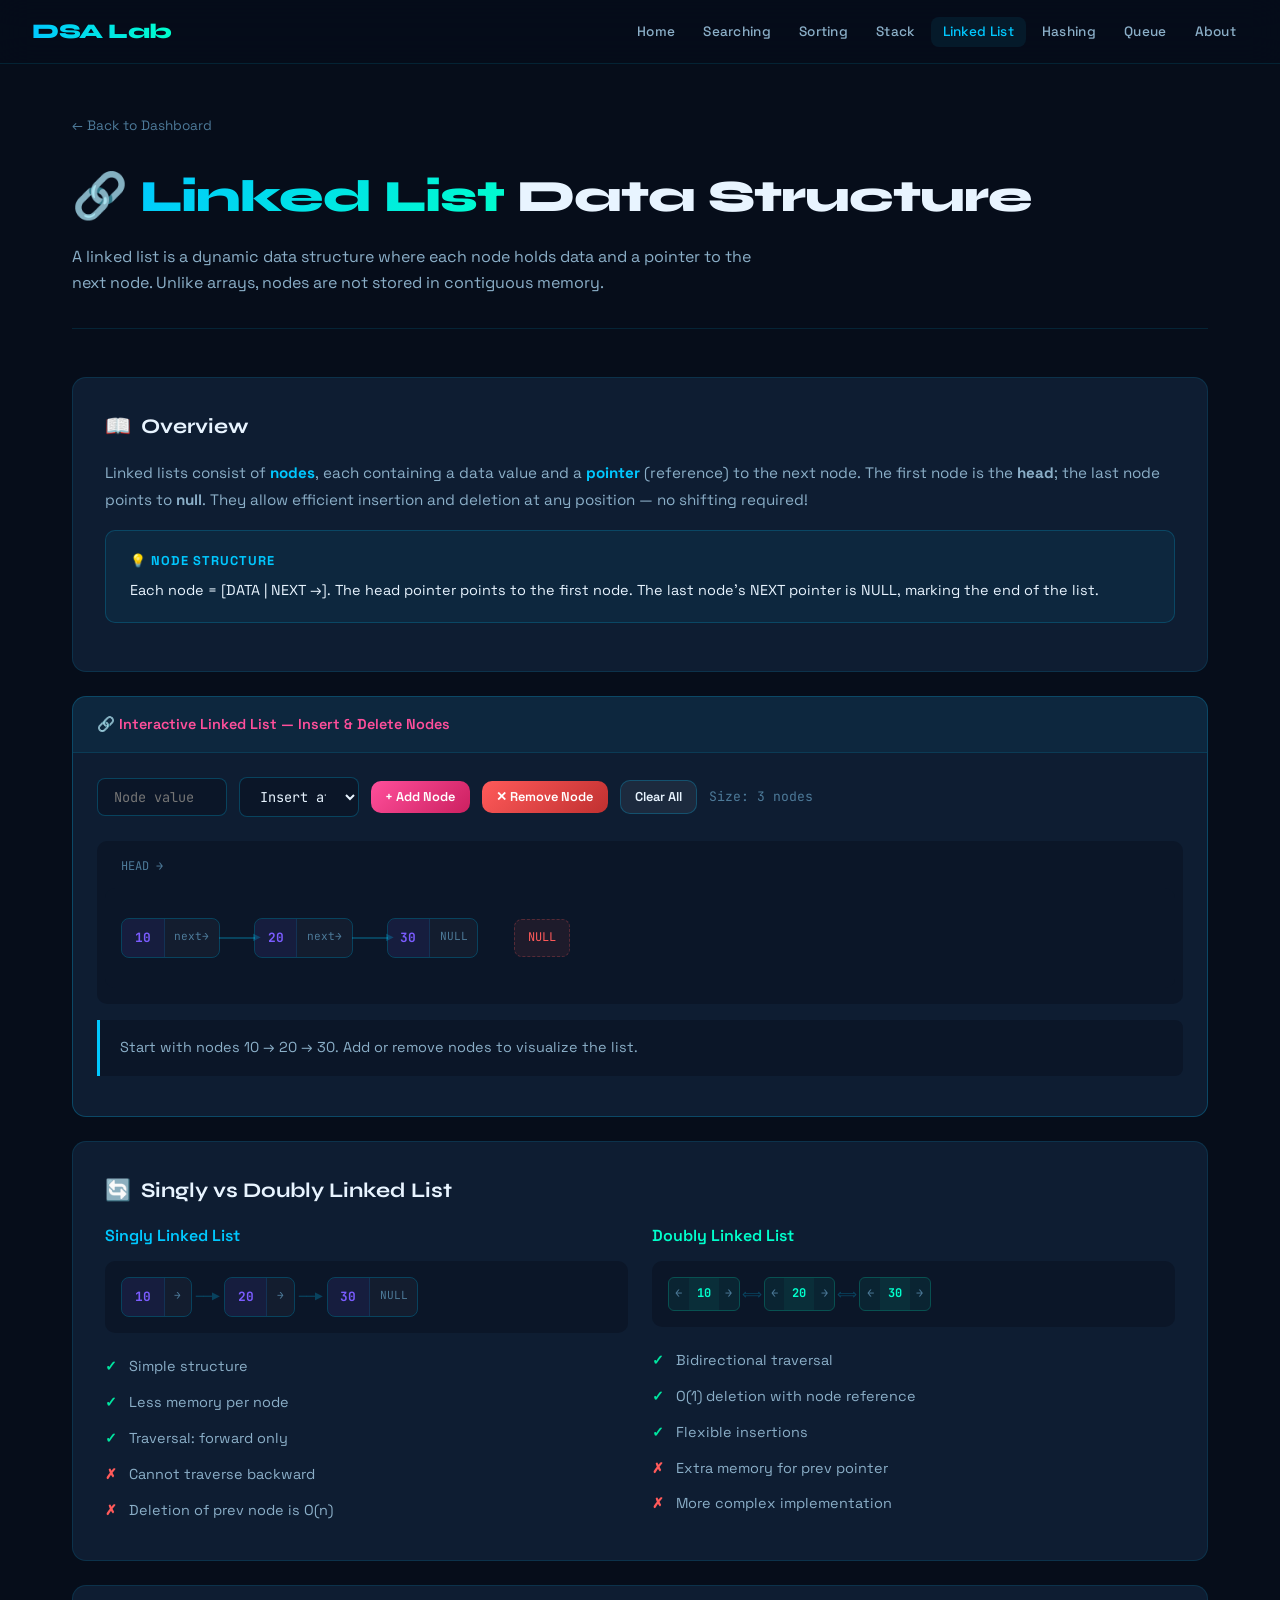
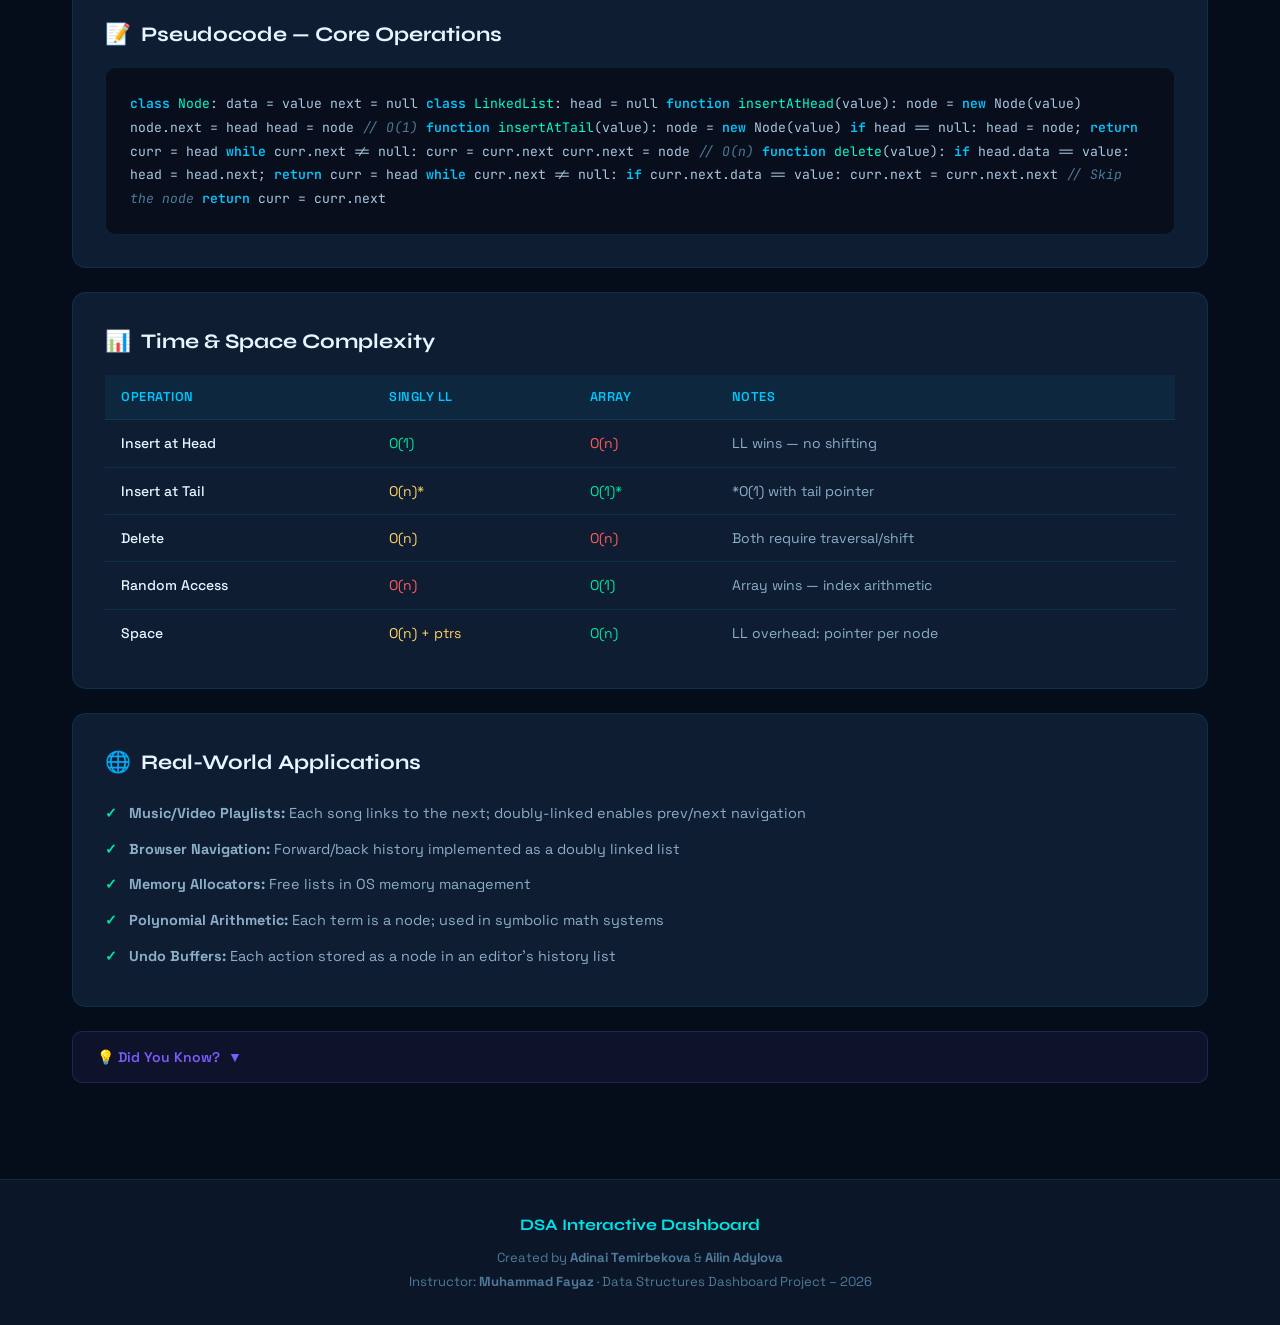
==== linkedlist.html @ bc45abd4 "first commit" ====
<!DOCTYPE html>
<html lang="en">
<head>
  <meta charset="UTF-8" />
  <meta name="viewport" content="width=device-width, initial-scale=1.0" />
  <title>Linked List · DSA Dashboard</title>
  <link rel="stylesheet" href="style.css" />
</head>
<body>

<nav>
  <a href="index.html" class="nav-logo">DSA Lab</a>
  <ul class="nav-links">
    <li><a href="index.html">Home</a></li>
    <li><a href="searching.html">Searching</a></li>
    <li><a href="sorting.html">Sorting</a></li>
    <li><a href="stack.html">Stack</a></li>
    <li><a href="linkedlist.html">Linked List</a></li>
    <li><a href="hashing.html">Hashing</a></li>
    <li><a href="queue.html">Queue</a></li>
    <li><a href="about.html">About</a></li>
  </ul>
</nav>

<main class="page-container">
  <div class="page-header">
    <a href="index.html" class="back-link">← Back to Dashboard</a>
    <h1>🔗 <span>Linked List</span> Data Structure</h1>
    <p>A linked list is a dynamic data structure where each node holds data and a pointer to the next node. Unlike arrays, nodes are not stored in contiguous memory.</p>
  </div>

  <!-- Overview -->
  <div class="content-section reveal">
    <h2><span class="icon">📖</span> Overview</h2>
    <p style="color:var(--text2);font-size:0.95rem;line-height:1.8;">
      Linked lists consist of <strong class="text-cyan">nodes</strong>, each containing a data value and a <strong class="text-cyan">pointer</strong> (reference) to the next node. The first node is the <strong>head</strong>; the last node points to <strong>null</strong>. They allow efficient insertion and deletion at any position — no shifting required!
    </p>
    <div class="concept-box mt2">
      <div class="concept-title">💡 Node Structure</div>
      Each node = [DATA | NEXT →]. The head pointer points to the first node. The last node's NEXT pointer is NULL, marking the end of the list.
    </div>
  </div>

  <!-- DEMO -->
  <div class="demo-section reveal">
    <div class="demo-header" style="color:#ff4f9b;">🔗 Interactive Linked List — Insert &amp; Delete Nodes</div>
    <div class="demo-body">
      <div class="demo-controls">
        <input type="number" id="ll-input" class="demo-input" placeholder="Node value" style="width:130px;" />
        <select id="ll-pos" class="demo-input" style="width:120px;">
          <option value="head">Insert at Head</option>
          <option value="tail">Insert at Tail</option>
        </select>
        <button id="ll-add"    class="btn btn-sm" style="background:linear-gradient(135deg,#ff4f9b,#cc2060);color:#fff;">+ Add Node</button>
        <button id="ll-remove" class="btn btn-danger btn-sm">✕ Remove Node</button>
        <button id="ll-clear"  class="btn btn-secondary btn-sm">Clear All</button>
        <span id="ll-size" style="color:var(--text3);font-size:0.82rem;font-family:var(--font-mono);">Size: 0 nodes</span>
      </div>

      <!-- Linked List Visualization -->
      <div style="background:var(--bg2);border-radius:10px;padding:1rem 0.5rem;margin-bottom:1rem;">
        <div style="font-size:0.75rem;color:var(--text3);margin-bottom:0.75rem;padding-left:1rem;font-family:var(--font-mono);">HEAD →</div>
        <div class="ll-viz" id="ll-viz" style="padding:0.75rem 1rem;"></div>
      </div>

      <div class="step-panel" id="ll-msg">Start with nodes 10 → 20 → 30. Add or remove nodes to visualize the list.</div>
    </div>
  </div>

  <!-- Singly vs Doubly -->
  <div class="content-section reveal">
    <h2><span class="icon">🔄</span> Singly vs Doubly Linked List</h2>
    <div class="two-col">
      <div>
        <p style="color:var(--cyan);font-weight:600;margin-bottom:0.75rem;">Singly Linked List</p>
        <div style="background:var(--bg2);border-radius:10px;padding:1rem;font-family:var(--font-mono);font-size:0.8rem;">
          <div style="display:flex;align-items:center;gap:0;flex-wrap:nowrap;overflow-x:auto;">
            <div class="ll-box"><span class="ll-data">10</span><span class="ll-next">→</span></div>
            <div style="color:var(--border2);margin:0 4px;">──▶</div>
            <div class="ll-box"><span class="ll-data">20</span><span class="ll-next">→</span></div>
            <div style="color:var(--border2);margin:0 4px;">──▶</div>
            <div class="ll-box"><span class="ll-data">30</span><span class="ll-next">NULL</span></div>
          </div>
        </div>
        <ul class="adv-list pros mt2">
          <li>Simple structure</li>
          <li>Less memory per node</li>
          <li>Traversal: forward only</li>
        </ul>
        <ul class="adv-list cons">
          <li>Cannot traverse backward</li>
          <li>Deletion of prev node is O(n)</li>
        </ul>
      </div>
      <div>
        <p style="color:var(--teal);font-weight:600;margin-bottom:0.75rem;">Doubly Linked List</p>
        <div style="background:var(--bg2);border-radius:10px;padding:1rem;font-family:var(--font-mono);font-size:0.75rem;">
          <div style="display:flex;align-items:center;gap:2px;flex-wrap:nowrap;overflow-x:auto;">
            <div style="border:1px solid rgba(0,255,204,0.25);border-radius:6px;overflow:hidden;display:flex;">
              <span style="padding:0.4rem 0.4rem;background:rgba(0,255,204,0.06);color:var(--text3);">←</span>
              <span style="padding:0.4rem 0.5rem;background:rgba(0,255,204,0.1);color:var(--teal);font-weight:700;">10</span>
              <span style="padding:0.4rem 0.4rem;background:rgba(0,255,204,0.06);color:var(--text3);">→</span>
            </div>
            <span style="color:var(--border2);font-size:0.9rem;">⟺</span>
            <div style="border:1px solid rgba(0,255,204,0.25);border-radius:6px;overflow:hidden;display:flex;">
              <span style="padding:0.4rem 0.4rem;background:rgba(0,255,204,0.06);color:var(--text3);">←</span>
              <span style="padding:0.4rem 0.5rem;background:rgba(0,255,204,0.1);color:var(--teal);font-weight:700;">20</span>
              <span style="padding:0.4rem 0.4rem;background:rgba(0,255,204,0.06);color:var(--text3);">→</span>
            </div>
            <span style="color:var(--border2);font-size:0.9rem;">⟺</span>
            <div style="border:1px solid rgba(0,255,204,0.25);border-radius:6px;overflow:hidden;display:flex;">
              <span style="padding:0.4rem 0.4rem;background:rgba(0,255,204,0.06);color:var(--text3);">←</span>
              <span style="padding:0.4rem 0.5rem;background:rgba(0,255,204,0.1);color:var(--teal);font-weight:700;">30</span>
              <span style="padding:0.4rem 0.4rem;background:rgba(0,255,204,0.06);color:var(--text3);">→</span>
            </div>
          </div>
        </div>
        <ul class="adv-list pros mt2">
          <li>Bidirectional traversal</li>
          <li>O(1) deletion with node reference</li>
          <li>Flexible insertions</li>
        </ul>
        <ul class="adv-list cons">
          <li>Extra memory for prev pointer</li>
          <li>More complex implementation</li>
        </ul>
      </div>
    </div>
  </div>

  <!-- Pseudocode -->
  <div class="content-section reveal">
    <h2><span class="icon">📝</span> Pseudocode — Core Operations</h2>
    <div class="pseudocode">
<span class="kw">class</span> <span class="fn">Node</span>:
  data  = value
  next  = null

<span class="kw">class</span> <span class="fn">LinkedList</span>:
  head = null

  <span class="kw">function</span> <span class="fn">insertAtHead</span>(value):
    node = <span class="kw">new</span> Node(value)
    node.next = head
    head = node              <span class="cm">// O(1)</span>

  <span class="kw">function</span> <span class="fn">insertAtTail</span>(value):
    node = <span class="kw">new</span> Node(value)
    <span class="kw">if</span> head == null: head = node; <span class="kw">return</span>
    curr = head
    <span class="kw">while</span> curr.next != null:
      curr = curr.next
    curr.next = node         <span class="cm">// O(n)</span>

  <span class="kw">function</span> <span class="fn">delete</span>(value):
    <span class="kw">if</span> head.data == value: head = head.next; <span class="kw">return</span>
    curr = head
    <span class="kw">while</span> curr.next != null:
      <span class="kw">if</span> curr.next.data == value:
        curr.next = curr.next.next <span class="cm">// Skip the node</span>
        <span class="kw">return</span>
      curr = curr.next
    </div>
  </div>

  <!-- Complexity -->
  <div class="content-section reveal">
    <h2><span class="icon">📊</span> Time &amp; Space Complexity</h2>
    <table class="complexity-table">
      <thead><tr><th>Operation</th><th>Singly LL</th><th>Array</th><th>Notes</th></tr></thead>
      <tbody>
        <tr><td>Insert at Head</td><td class="good">O(1)</td><td class="bad">O(n)</td><td>LL wins — no shifting</td></tr>
        <tr><td>Insert at Tail</td><td class="mid">O(n)*</td><td class="good">O(1)*</td><td>*O(1) with tail pointer</td></tr>
        <tr><td>Delete</td><td class="mid">O(n)</td><td class="bad">O(n)</td><td>Both require traversal/shift</td></tr>
        <tr><td>Random Access</td><td class="bad">O(n)</td><td class="good">O(1)</td><td>Array wins — index arithmetic</td></tr>
        <tr><td>Space</td><td class="mid">O(n) + ptrs</td><td class="good">O(n)</td><td>LL overhead: pointer per node</td></tr>
      </tbody>
    </table>
  </div>

  <!-- Applications -->
  <div class="content-section reveal">
    <h2><span class="icon">🌐</span> Real-World Applications</h2>
    <ul class="adv-list pros" style="color:var(--text2);">
      <li><strong>Music/Video Playlists:</strong> Each song links to the next; doubly-linked enables prev/next navigation</li>
      <li><strong>Browser Navigation:</strong> Forward/back history implemented as a doubly linked list</li>
      <li><strong>Memory Allocators:</strong> Free lists in OS memory management</li>
      <li><strong>Polynomial Arithmetic:</strong> Each term is a node; used in symbolic math systems</li>
      <li><strong>Undo Buffers:</strong> Each action stored as a node in an editor's history list</li>
    </ul>
  </div>

  <div class="did-you-know reveal">
    <button class="dyk-toggle">💡 Did You Know? <span class="dyk-arrow">▼</span></button>
    <div class="dyk-content">
      The Linked List was invented by Allen Newell, Cliff Shaw, and Herbert Simon around 1955–1956 as part of their IPL (Information Processing Language) for AI research. The concept was radical at the time — using memory addresses as pointers was a new idea. Their work eventually contributed to Simon and Newell winning the Turing Award in 1975.
    </div>
  </div>
</main>

<footer>
  <div class="footer-inner">
    <div class="footer-title">DSA Interactive Dashboard</div>
    <p>Created by <strong>Adinai Temirbekova</strong> &amp; <strong>Ailin Adylova</strong><br>
    Instructor: <strong>Muhammad Fayaz</strong> · Data Structures Dashboard Project – 2026</p>
  </div>
</footer>

<script src="script.js"></script>
</body>
</html>
---- style.css ----
/* ============================================================
   DSA Interactive Dashboard — style.css
   Authors: Adinai Temirbekova & Ailin Adylova
   ============================================================ */

@import url('https://fonts.googleapis.com/css2?family=Space+Grotesk:wght@300;400;500;600;700&family=JetBrains+Mono:wght@400;600&family=Syne:wght@700;800&display=swap');

/* ── CSS Variables ── */
:root {
  --bg:        #060d1a;
  --bg2:       #0b1628;
  --bg3:       #0f1e35;
  --card:      #0e1d32;
  --card2:     #122040;
  --border:    rgba(0,200,255,0.12);
  --border2:   rgba(0,200,255,0.25);
  --cyan:      #00c8ff;
  --cyan2:     #00e5ff;
  --teal:      #00ffcc;
  --purple:    #7b5cff;
  --pink:      #ff4f9b;
  --text:      #e8f4ff;
  --text2:     #8bafc8;
  --text3:     #4d7a99;
  --green:     #00e5a0;
  --yellow:    #ffd166;
  --red:       #ff5a5a;
  --orange:    #ff8c42;
  --radius:    14px;
  --shadow:    0 8px 40px rgba(0,0,0,0.5);
  --shadow2:   0 2px 16px rgba(0,200,255,0.15);
  --transition: all 0.3s cubic-bezier(0.4,0,0.2,1);
  --font-main: 'Space Grotesk', sans-serif;
  --font-display: 'Syne', sans-serif;
  --font-mono: 'JetBrains Mono', monospace;
}

/* ── Reset & Base ── */
*, *::before, *::after { box-sizing: border-box; margin: 0; padding: 0; }

html { scroll-behavior: smooth; }

body {
  font-family: var(--font-main);
  background: var(--bg);
  color: var(--text);
  min-height: 100vh;
  line-height: 1.6;
  overflow-x: hidden;
}

/* ── Scrollbar ── */
::-webkit-scrollbar { width: 6px; }
::-webkit-scrollbar-track { background: var(--bg2); }
::-webkit-scrollbar-thumb { background: var(--cyan); border-radius: 3px; }

/* ── Navigation ── */
nav {
  position: sticky;
  top: 0;
  z-index: 100;
  background: rgba(6,13,26,0.92);
  backdrop-filter: blur(16px);
  border-bottom: 1px solid var(--border);
  padding: 0 2rem;
  display: flex;
  align-items: center;
  justify-content: space-between;
  height: 64px;
}

.nav-logo {
  font-family: var(--font-display);
  font-size: 1.3rem;
  font-weight: 800;
  background: linear-gradient(90deg, var(--cyan), var(--teal));
  -webkit-background-clip: text;
  -webkit-text-fill-color: transparent;
  text-decoration: none;
  letter-spacing: -0.5px;
}

.nav-links {
  display: flex;
  gap: 0.25rem;
  list-style: none;
  flex-wrap: wrap;
}

.nav-links a {
  color: var(--text2);
  text-decoration: none;
  font-size: 0.85rem;
  font-weight: 500;
  padding: 0.4rem 0.75rem;
  border-radius: 8px;
  transition: var(--transition);
  letter-spacing: 0.3px;
}

.nav-links a:hover, .nav-links a.active {
  color: var(--cyan);
  background: rgba(0,200,255,0.08);
}

/* ── Hero ── */
.hero {
  position: relative;
  min-height: 520px;
  display: flex;
  flex-direction: column;
  align-items: center;
  justify-content: center;
  text-align: center;
  padding: 5rem 2rem 4rem;
  overflow: hidden;
}

.hero::before {
  content: '';
  position: absolute;
  inset: 0;
  background: radial-gradient(ellipse 80% 60% at 50% 0%, rgba(0,200,255,0.12) 0%, transparent 70%),
              radial-gradient(ellipse 40% 40% at 80% 80%, rgba(123,92,255,0.08) 0%, transparent 60%);
  pointer-events: none;
}

.hero-grid {
  position: absolute;
  inset: 0;
  background-image:
    linear-gradient(rgba(0,200,255,0.04) 1px, transparent 1px),
    linear-gradient(90deg, rgba(0,200,255,0.04) 1px, transparent 1px);
  background-size: 60px 60px;
  pointer-events: none;
}

.hero-badge {
  display: inline-flex;
  align-items: center;
  gap: 0.5rem;
  background: rgba(0,200,255,0.1);
  border: 1px solid rgba(0,200,255,0.25);
  color: var(--cyan);
  padding: 0.35rem 1rem;
  border-radius: 100px;
  font-size: 0.8rem;
  font-weight: 600;
  letter-spacing: 1px;
  text-transform: uppercase;
  margin-bottom: 1.5rem;
  animation: fadeInDown 0.6s ease both;
}

.hero h1 {
  font-family: var(--font-display);
  font-size: clamp(2.2rem, 5vw, 4rem);
  font-weight: 800;
  line-height: 1.1;
  letter-spacing: -1px;
  margin-bottom: 1.25rem;
  animation: fadeInUp 0.7s ease 0.1s both;
}

.hero h1 span {
  background: linear-gradient(135deg, var(--cyan), var(--teal));
  -webkit-background-clip: text;
  -webkit-text-fill-color: transparent;
}

.hero p {
  color: var(--text2);
  font-size: 1.1rem;
  max-width: 600px;
  margin-bottom: 2rem;
  animation: fadeInUp 0.7s ease 0.2s both;
}

.hero-authors {
  display: flex;
  gap: 1rem;
  justify-content: center;
  flex-wrap: wrap;
  animation: fadeInUp 0.7s ease 0.3s both;
}

.author-chip {
  background: rgba(255,255,255,0.05);
  border: 1px solid var(--border2);
  padding: 0.5rem 1.2rem;
  border-radius: 100px;
  font-size: 0.85rem;
  font-weight: 500;
}

.author-chip span { color: var(--cyan); }

/* ── Dashboard Grid ── */
.dashboard {
  padding: 3rem 2rem 5rem;
  max-width: 1300px;
  margin: 0 auto;
}

.section-label {
  font-size: 0.75rem;
  font-weight: 700;
  letter-spacing: 2px;
  text-transform: uppercase;
  color: var(--text3);
  margin-bottom: 1.5rem;
  display: flex;
  align-items: center;
  gap: 0.75rem;
}

.section-label::after {
  content: '';
  flex: 1;
  height: 1px;
  background: var(--border);
}

.cards-grid {
  display: grid;
  grid-template-columns: repeat(auto-fill, minmax(340px, 1fr));
  gap: 1.5rem;
}

/* ── Topic Card ── */
.topic-card {
  background: var(--card);
  border: 1px solid var(--border);
  border-radius: var(--radius);
  padding: 2rem;
  position: relative;
  overflow: hidden;
  transition: var(--transition);
  cursor: pointer;
  text-decoration: none;
  display: block;
  animation: fadeInUp 0.5s ease both;
}

.topic-card::before {
  content: '';
  position: absolute;
  top: 0; left: 0; right: 0;
  height: 3px;
  background: var(--card-accent, linear-gradient(90deg, var(--cyan), var(--teal)));
  transform: scaleX(0);
  transition: transform 0.3s ease;
}

.topic-card:hover {
  transform: translateY(-6px);
  border-color: var(--border2);
  box-shadow: var(--shadow2), 0 20px 60px rgba(0,0,0,0.4);
}

.topic-card:hover::before { transform: scaleX(1); }

.card-icon {
  width: 52px;
  height: 52px;
  border-radius: 12px;
  display: flex;
  align-items: center;
  justify-content: center;
  font-size: 1.5rem;
  margin-bottom: 1.25rem;
  background: var(--card-icon-bg, rgba(0,200,255,0.1));
}

.card-tag {
  display: inline-block;
  font-size: 0.7rem;
  font-weight: 700;
  letter-spacing: 1px;
  text-transform: uppercase;
  color: var(--card-color, var(--cyan));
  background: var(--card-tag-bg, rgba(0,200,255,0.08));
  padding: 0.2rem 0.6rem;
  border-radius: 4px;
  margin-bottom: 0.75rem;
}

.topic-card h3 {
  font-family: var(--font-display);
  font-size: 1.35rem;
  font-weight: 700;
  margin-bottom: 0.75rem;
  letter-spacing: -0.3px;
}

.topic-card p {
  color: var(--text2);
  font-size: 0.9rem;
  line-height: 1.6;
  margin-bottom: 1.5rem;
}

.card-meta {
  display: flex;
  gap: 0.5rem;
  flex-wrap: wrap;
  margin-bottom: 1.5rem;
}

.meta-pill {
  font-size: 0.7rem;
  padding: 0.2rem 0.6rem;
  border-radius: 100px;
  background: rgba(255,255,255,0.04);
  border: 1px solid var(--border);
  color: var(--text3);
}

.btn {
  display: inline-flex;
  align-items: center;
  gap: 0.5rem;
  padding: 0.65rem 1.4rem;
  border-radius: 10px;
  font-family: var(--font-main);
  font-size: 0.875rem;
  font-weight: 600;
  cursor: pointer;
  transition: var(--transition);
  border: none;
  text-decoration: none;
}

.btn-primary {
  background: linear-gradient(135deg, var(--cyan), #0097c4);
  color: #000;
}

.btn-primary:hover {
  transform: translateY(-2px);
  box-shadow: 0 8px 24px rgba(0,200,255,0.3);
}

.btn-secondary {
  background: rgba(255,255,255,0.06);
  border: 1px solid var(--border2);
  color: var(--text);
}

.btn-secondary:hover {
  background: rgba(0,200,255,0.1);
  border-color: var(--cyan);
  color: var(--cyan);
}

.btn-sm {
  padding: 0.45rem 0.9rem;
  font-size: 0.8rem;
}

.btn-success {
  background: linear-gradient(135deg, var(--green), #009960);
  color: #000;
}

.btn-danger {
  background: linear-gradient(135deg, var(--red), #c03030);
  color: #fff;
}

/* ── Page Layout ── */
.page-container {
  max-width: 1200px;
  margin: 0 auto;
  padding: 3rem 2rem 5rem;
}

.page-header {
  margin-bottom: 3rem;
  padding-bottom: 2rem;
  border-bottom: 1px solid var(--border);
}

.page-header .back-link {
  display: inline-flex;
  align-items: center;
  gap: 0.4rem;
  color: var(--text3);
  text-decoration: none;
  font-size: 0.85rem;
  margin-bottom: 1.5rem;
  transition: color 0.2s;
}

.page-header .back-link:hover { color: var(--cyan); }

.page-header h1 {
  font-family: var(--font-display);
  font-size: clamp(1.8rem, 4vw, 2.8rem);
  font-weight: 800;
  letter-spacing: -1px;
  margin-bottom: 0.75rem;
}

.page-header h1 span {
  background: linear-gradient(135deg, var(--cyan), var(--teal));
  -webkit-background-clip: text;
  -webkit-text-fill-color: transparent;
}

.page-header p {
  color: var(--text2);
  font-size: 1rem;
  max-width: 700px;
}

/* ── Content Sections ── */
.content-section {
  background: var(--card);
  border: 1px solid var(--border);
  border-radius: var(--radius);
  padding: 2rem;
  margin-bottom: 1.5rem;
}

.content-section h2 {
  font-family: var(--font-display);
  font-size: 1.3rem;
  font-weight: 700;
  margin-bottom: 1rem;
  display: flex;
  align-items: center;
  gap: 0.6rem;
}

.content-section h2 .icon {
  color: var(--cyan);
}

/* ── Interactive Demo ── */
.demo-section {
  background: var(--card);
  border: 1px solid var(--border2);
  border-radius: var(--radius);
  overflow: hidden;
  margin-bottom: 1.5rem;
}

.demo-header {
  background: rgba(0,200,255,0.06);
  border-bottom: 1px solid var(--border);
  padding: 1rem 1.5rem;
  display: flex;
  align-items: center;
  gap: 0.6rem;
  font-weight: 600;
  font-size: 0.9rem;
  color: var(--cyan);
}

.demo-body {
  padding: 1.5rem;
}

.demo-controls {
  display: flex;
  gap: 0.75rem;
  flex-wrap: wrap;
  margin-bottom: 1.5rem;
  align-items: center;
}

.demo-input {
  background: var(--bg2);
  border: 1px solid var(--border2);
  color: var(--text);
  padding: 0.55rem 1rem;
  border-radius: 8px;
  font-family: var(--font-mono);
  font-size: 0.85rem;
  outline: none;
  transition: border-color 0.2s;
}

.demo-input:focus { border-color: var(--cyan); }

/* ── Visualization Area ── */
.viz-area {
  min-height: 120px;
  display: flex;
  align-items: center;
  justify-content: center;
  gap: 0.5rem;
  flex-wrap: wrap;
  padding: 1.5rem;
  background: var(--bg2);
  border-radius: 10px;
  margin-bottom: 1rem;
  position: relative;
}

.viz-element {
  width: 52px;
  height: 52px;
  display: flex;
  align-items: center;
  justify-content: center;
  border-radius: 10px;
  font-family: var(--font-mono);
  font-weight: 600;
  font-size: 1rem;
  background: var(--card2);
  border: 2px solid var(--border);
  color: var(--text);
  transition: all 0.4s cubic-bezier(0.4,0,0.2,1);
  position: relative;
  flex-shrink: 0;
}

.viz-element.active {
  background: rgba(0,200,255,0.15);
  border-color: var(--cyan);
  color: var(--cyan);
  box-shadow: 0 0 20px rgba(0,200,255,0.25);
  transform: translateY(-6px) scale(1.08);
}

.viz-element.comparing {
  background: rgba(255,209,102,0.15);
  border-color: var(--yellow);
  color: var(--yellow);
  box-shadow: 0 0 20px rgba(255,209,102,0.2);
}

.viz-element.sorted {
  background: rgba(0,229,160,0.12);
  border-color: var(--green);
  color: var(--green);
}

.viz-element.found {
  background: rgba(0,229,160,0.2);
  border-color: var(--green);
  color: var(--green);
  animation: pulse 0.6s ease;
}

.viz-element.eliminated {
  opacity: 0.25;
  transform: scale(0.9);
}

.viz-element .idx-label {
  position: absolute;
  bottom: -20px;
  font-size: 0.65rem;
  color: var(--text3);
  font-family: var(--font-mono);
}

/* ── Step Explanation Panel ── */
.step-panel {
  background: var(--bg2);
  border-left: 3px solid var(--cyan);
  border-radius: 0 8px 8px 0;
  padding: 1rem 1.25rem;
  font-size: 0.9rem;
  color: var(--text2);
  min-height: 56px;
  margin-bottom: 1rem;
}

.step-panel strong { color: var(--cyan); }

/* ── Progress Bar ── */
.progress-bar {
  height: 4px;
  background: var(--border);
  border-radius: 2px;
  margin-bottom: 1rem;
  overflow: hidden;
}

.progress-fill {
  height: 100%;
  background: linear-gradient(90deg, var(--cyan), var(--teal));
  border-radius: 2px;
  transition: width 0.4s ease;
}

.step-counter {
  font-size: 0.75rem;
  color: var(--text3);
  font-family: var(--font-mono);
  margin-bottom: 0.5rem;
}

/* ── Complexity Table ── */
.complexity-table {
  width: 100%;
  border-collapse: collapse;
  font-size: 0.875rem;
}

.complexity-table th, .complexity-table td {
  padding: 0.75rem 1rem;
  text-align: left;
  border-bottom: 1px solid var(--border);
}

.complexity-table th {
  background: rgba(0,200,255,0.06);
  color: var(--cyan);
  font-weight: 600;
  font-size: 0.8rem;
  letter-spacing: 0.5px;
  text-transform: uppercase;
}

.complexity-table td { color: var(--text2); }

.complexity-table td:first-child { color: var(--text); font-weight: 500; }

.complexity-table tr:last-child td { border-bottom: none; }

.complexity-table .good { color: var(--green); }
.complexity-table .mid  { color: var(--yellow); }
.complexity-table .bad  { color: var(--red); }

/* ── Pseudocode ── */
.pseudocode {
  background: #080e1b;
  border: 1px solid var(--border);
  border-radius: 10px;
  padding: 1.5rem;
  font-family: var(--font-mono);
  font-size: 0.82rem;
  line-height: 1.8;
  color: #a8c8e0;
  overflow-x: auto;
}

.pseudocode .kw  { color: var(--cyan); font-weight: 600; }
.pseudocode .fn  { color: var(--teal); }
.pseudocode .cm  { color: var(--text3); font-style: italic; }
.pseudocode .nm  { color: var(--yellow); }
.pseudocode .op  { color: var(--purple); }

/* ── Key Concept Box ── */
.concept-box {
  background: rgba(0,200,255,0.06);
  border: 1px solid rgba(0,200,255,0.2);
  border-radius: 10px;
  padding: 1.25rem 1.5rem;
  margin: 1rem 0;
  font-size: 0.9rem;
}

.concept-box .concept-title {
  color: var(--cyan);
  font-weight: 700;
  font-size: 0.8rem;
  letter-spacing: 1px;
  text-transform: uppercase;
  margin-bottom: 0.5rem;
  display: flex;
  align-items: center;
  gap: 0.4rem;
}

/* ── Did You Know ── */
.did-you-know {
  background: rgba(123,92,255,0.08);
  border: 1px solid rgba(123,92,255,0.2);
  border-radius: 10px;
  overflow: hidden;
  margin: 1rem 0;
}

.dyk-toggle {
  width: 100%;
  background: none;
  border: none;
  padding: 1rem 1.5rem;
  text-align: left;
  color: var(--purple);
  font-family: var(--font-main);
  font-size: 0.875rem;
  font-weight: 600;
  cursor: pointer;
  display: flex;
  align-items: center;
  gap: 0.5rem;
  transition: background 0.2s;
}

.dyk-toggle:hover { background: rgba(123,92,255,0.05); }

.dyk-content {
  display: none;
  padding: 0 1.5rem 1.25rem;
  color: var(--text2);
  font-size: 0.875rem;
  line-height: 1.7;
}

.dyk-content.open { display: block; }

/* ── Advantages / Disadvantages ── */
.adv-list { list-style: none; }

.adv-list li {
  padding: 0.4rem 0;
  padding-left: 1.5rem;
  position: relative;
  font-size: 0.9rem;
  color: var(--text2);
}

.adv-list.pros li::before { content: '✓'; position: absolute; left: 0; color: var(--green); font-weight: 700; }
.adv-list.cons li::before { content: '✗'; position: absolute; left: 0; color: var(--red); font-weight: 700; }

.two-col { display: grid; grid-template-columns: 1fr 1fr; gap: 1.5rem; }

/* ── Stack Visualization ── */
.stack-viz {
  display: flex;
  flex-direction: column;
  align-items: center;
  min-height: 220px;
  gap: 6px;
  padding: 1.5rem;
  background: var(--bg2);
  border-radius: 10px;
  justify-content: flex-end;
  position: relative;
}

.stack-base {
  width: 160px;
  height: 4px;
  background: var(--border2);
  border-radius: 2px;
}

.stack-element {
  width: 160px;
  padding: 0.65rem;
  background: rgba(0,200,255,0.1);
  border: 1px solid var(--border2);
  border-radius: 8px;
  text-align: center;
  font-family: var(--font-mono);
  font-weight: 600;
  color: var(--cyan);
  transition: all 0.3s ease;
  animation: stackPush 0.3s ease;
}

.stack-element.top {
  border-color: var(--cyan);
  background: rgba(0,200,255,0.18);
  box-shadow: 0 0 16px rgba(0,200,255,0.2);
}

/* ── Queue Visualization ── */
.queue-viz {
  display: flex;
  align-items: center;
  min-height: 100px;
  gap: 0;
  padding: 1.5rem;
  background: var(--bg2);
  border-radius: 10px;
  overflow-x: auto;
}

.queue-element {
  padding: 0.75rem 1.25rem;
  background: rgba(0,255,204,0.1);
  border: 1px solid rgba(0,255,204,0.25);
  border-right: none;
  text-align: center;
  font-family: var(--font-mono);
  font-weight: 600;
  color: var(--teal);
  min-width: 60px;
  white-space: nowrap;
  transition: all 0.3s ease;
  animation: queueIn 0.3s ease;
}

.queue-element:first-child { border-radius: 8px 0 0 8px; }
.queue-element:last-child  { border-radius: 0 8px 8px 0; border-right: 1px solid rgba(0,255,204,0.25); }
.queue-element:first-child:last-child { border-radius: 8px; border-right: 1px solid rgba(0,255,204,0.25); }
.queue-element.front { background: rgba(0,255,204,0.2); box-shadow: inset 3px 0 0 var(--teal); }

/* ── Linked List Visualization ── */
.ll-viz {
  display: flex;
  align-items: center;
  gap: 0;
  flex-wrap: wrap;
  padding: 1.5rem;
  background: var(--bg2);
  border-radius: 10px;
  min-height: 100px;
  row-gap: 1rem;
}

.ll-node {
  display: flex;
  align-items: center;
  animation: nodeAppear 0.4s ease;
}

.ll-box {
  display: flex;
  border: 1px solid var(--border2);
  border-radius: 8px;
  overflow: hidden;
  font-family: var(--font-mono);
  font-size: 0.8rem;
}

.ll-data {
  padding: 0.55rem 0.8rem;
  background: rgba(123,92,255,0.1);
  color: var(--purple);
  font-weight: 700;
  border-right: 1px solid var(--border);
}

.ll-next {
  padding: 0.55rem 0.6rem;
  background: rgba(255,255,255,0.03);
  color: var(--text3);
  font-size: 0.7rem;
}

.ll-arrow {
  width: 36px;
  height: 2px;
  background: var(--border2);
  position: relative;
  margin: 0 -1px;
}

.ll-arrow::after {
  content: '▶';
  position: absolute;
  right: -6px;
  top: 50%;
  transform: translateY(-50%);
  color: var(--border2);
  font-size: 0.6rem;
}

.ll-null {
  padding: 0.55rem 0.8rem;
  background: rgba(255,90,90,0.08);
  border: 1px dashed rgba(255,90,90,0.25);
  border-radius: 8px;
  font-family: var(--font-mono);
  color: var(--red);
  font-size: 0.75rem;
  margin-left: 36px;
}

/* ── Hash Table Visualization ── */
.hash-table-viz {
  display: grid;
  grid-template-columns: auto 1fr;
  gap: 4px;
  font-family: var(--font-mono);
  font-size: 0.82rem;
}

.hash-bucket-row {
  display: contents;
}

.hash-idx {
  background: rgba(255,140,66,0.1);
  border: 1px solid rgba(255,140,66,0.2);
  border-radius: 6px 0 0 6px;
  padding: 0.5rem 0.75rem;
  color: var(--orange);
  text-align: center;
  min-width: 40px;
  font-weight: 600;
}

.hash-bucket {
  background: var(--card2);
  border: 1px solid var(--border);
  border-radius: 0 6px 6px 0;
  padding: 0.5rem 0.75rem;
  color: var(--text2);
  min-height: 40px;
  display: flex;
  align-items: center;
  gap: 0.5rem;
  flex-wrap: wrap;
  transition: all 0.3s ease;
}

.hash-bucket.active {
  border-color: var(--orange);
  background: rgba(255,140,66,0.08);
}

.hash-item {
  background: rgba(255,140,66,0.12);
  border: 1px solid rgba(255,140,66,0.25);
  padding: 0.2rem 0.5rem;
  border-radius: 4px;
  color: var(--orange);
  font-weight: 600;
  animation: fadeInScale 0.3s ease;
}

/* ── Animations ── */
@keyframes fadeInUp {
  from { opacity: 0; transform: translateY(20px); }
  to   { opacity: 1; transform: translateY(0); }
}

@keyframes fadeInDown {
  from { opacity: 0; transform: translateY(-12px); }
  to   { opacity: 1; transform: translateY(0); }
}

@keyframes pulse {
  0%   { transform: scale(1); }
  50%  { transform: scale(1.15); }
  100% { transform: scale(1); }
}

@keyframes stackPush {
  from { opacity: 0; transform: translateY(-20px) scaleX(0.8); }
  to   { opacity: 1; transform: translateY(0) scaleX(1); }
}

@keyframes queueIn {
  from { opacity: 0; transform: translateX(20px); }
  to   { opacity: 1; transform: translateX(0); }
}

@keyframes nodeAppear {
  from { opacity: 0; transform: scale(0.7); }
  to   { opacity: 1; transform: scale(1); }
}

@keyframes fadeInScale {
  from { opacity: 0; transform: scale(0.8); }
  to   { opacity: 1; transform: scale(1); }
}

/* ── Footer ── */
footer {
  background: var(--bg2);
  border-top: 1px solid var(--border);
  padding: 2rem;
  text-align: center;
}

.footer-inner {
  max-width: 1000px;
  margin: 0 auto;
}

.footer-inner p {
  color: var(--text3);
  font-size: 0.82rem;
  line-height: 1.8;
}

.footer-inner a { color: var(--cyan); text-decoration: none; }

.footer-title {
  font-family: var(--font-display);
  font-size: 1rem;
  background: linear-gradient(90deg, var(--cyan), var(--teal));
  -webkit-background-clip: text;
  -webkit-text-fill-color: transparent;
  font-weight: 700;
  margin-bottom: 0.5rem;
}

/* ── About ── */
.team-grid {
  display: grid;
  grid-template-columns: repeat(auto-fill, minmax(220px, 1fr));
  gap: 1.25rem;
  margin-top: 1.5rem;
}

.team-card {
  background: var(--bg2);
  border: 1px solid var(--border);
  border-radius: 12px;
  padding: 1.75rem;
  text-align: center;
  transition: var(--transition);
}

.team-card:hover {
  border-color: var(--border2);
  transform: translateY(-4px);
}

.team-avatar {
  width: 64px;
  height: 64px;
  border-radius: 50%;
  background: linear-gradient(135deg, var(--cyan), var(--purple));
  display: flex;
  align-items: center;
  justify-content: center;
  font-size: 1.5rem;
  margin: 0 auto 1rem;
  font-weight: 700;
  color: #000;
  font-family: var(--font-display);
}

.team-card h4 {
  font-weight: 700;
  margin-bottom: 0.25rem;
}

.team-card p {
  color: var(--text3);
  font-size: 0.82rem;
}

.team-card .role {
  color: var(--cyan);
  font-size: 0.75rem;
  font-weight: 600;
  letter-spacing: 0.5px;
}

/* ── Responsive ── */
@media (max-width: 768px) {
  .nav-links { display: none; }
  .cards-grid { grid-template-columns: 1fr; }
  .two-col { grid-template-columns: 1fr; }
  .hero h1 { font-size: 2rem; }
}

/* ── Utility ── */
.text-cyan  { color: var(--cyan); }
.text-teal  { color: var(--teal); }
.text-green { color: var(--green); }
.text-red   { color: var(--red); }
.text-yellow { color: var(--yellow); }
.text-mono  { font-family: var(--font-mono); }
.mb1 { margin-bottom: 0.5rem; }
.mb2 { margin-bottom: 1rem; }
.mb3 { margin-bottom: 1.5rem; }
.mt2 { margin-top: 1rem; }
.flex { display: flex; align-items: center; gap: 0.5rem; }
.flex-wrap { flex-wrap: wrap; }
.gap1 { gap: 0.5rem; }
.gap2 { gap: 1rem; }
.sr-only { position: absolute; width: 1px; height: 1px; overflow: hidden; clip: rect(0,0,0,0); }

/* Scroll animation */
.reveal {
  opacity: 0;
  transform: translateY(24px);
  transition: opacity 0.5s ease, transform 0.5s ease;
}
.reveal.visible {
  opacity: 1;
  transform: translateY(0);
}

/* Speed control */
.speed-label {
  font-size: 0.8rem;
  color: var(--text3);
  white-space: nowrap;
}

/* Bars for sorting viz */
.bar-container {
  display: flex;
  align-items: flex-end;
  justify-content: center;
  gap: 4px;
  height: 160px;
  width: 100%;
  padding: 0 0.5rem;
}

.bar {
  flex: 1;
  max-width: 48px;
  border-radius: 6px 6px 0 0;
  background: rgba(0,200,255,0.35);
  border: 1px solid rgba(0,200,255,0.4);
  position: relative;
  transition: all 0.35s ease;
  display: flex;
  align-items: flex-end;
  justify-content: center;
}

.bar .bar-label {
  font-family: var(--font-mono);
  font-size: 0.65rem;
  color: var(--text2);
  padding-bottom: 4px;
}

.bar.active {
  background: rgba(0,200,255,0.65);
  border-color: var(--cyan);
  box-shadow: 0 0 16px rgba(0,200,255,0.3);
}

.bar.comparing {
  background: rgba(255,209,102,0.5);
  border-color: var(--yellow);
}

.bar.sorted {
  background: rgba(0,229,160,0.4);
  border-color: var(--green);
}

.bar.pivot {
  background: rgba(255,79,155,0.4);
  border-color: var(--pink);
}
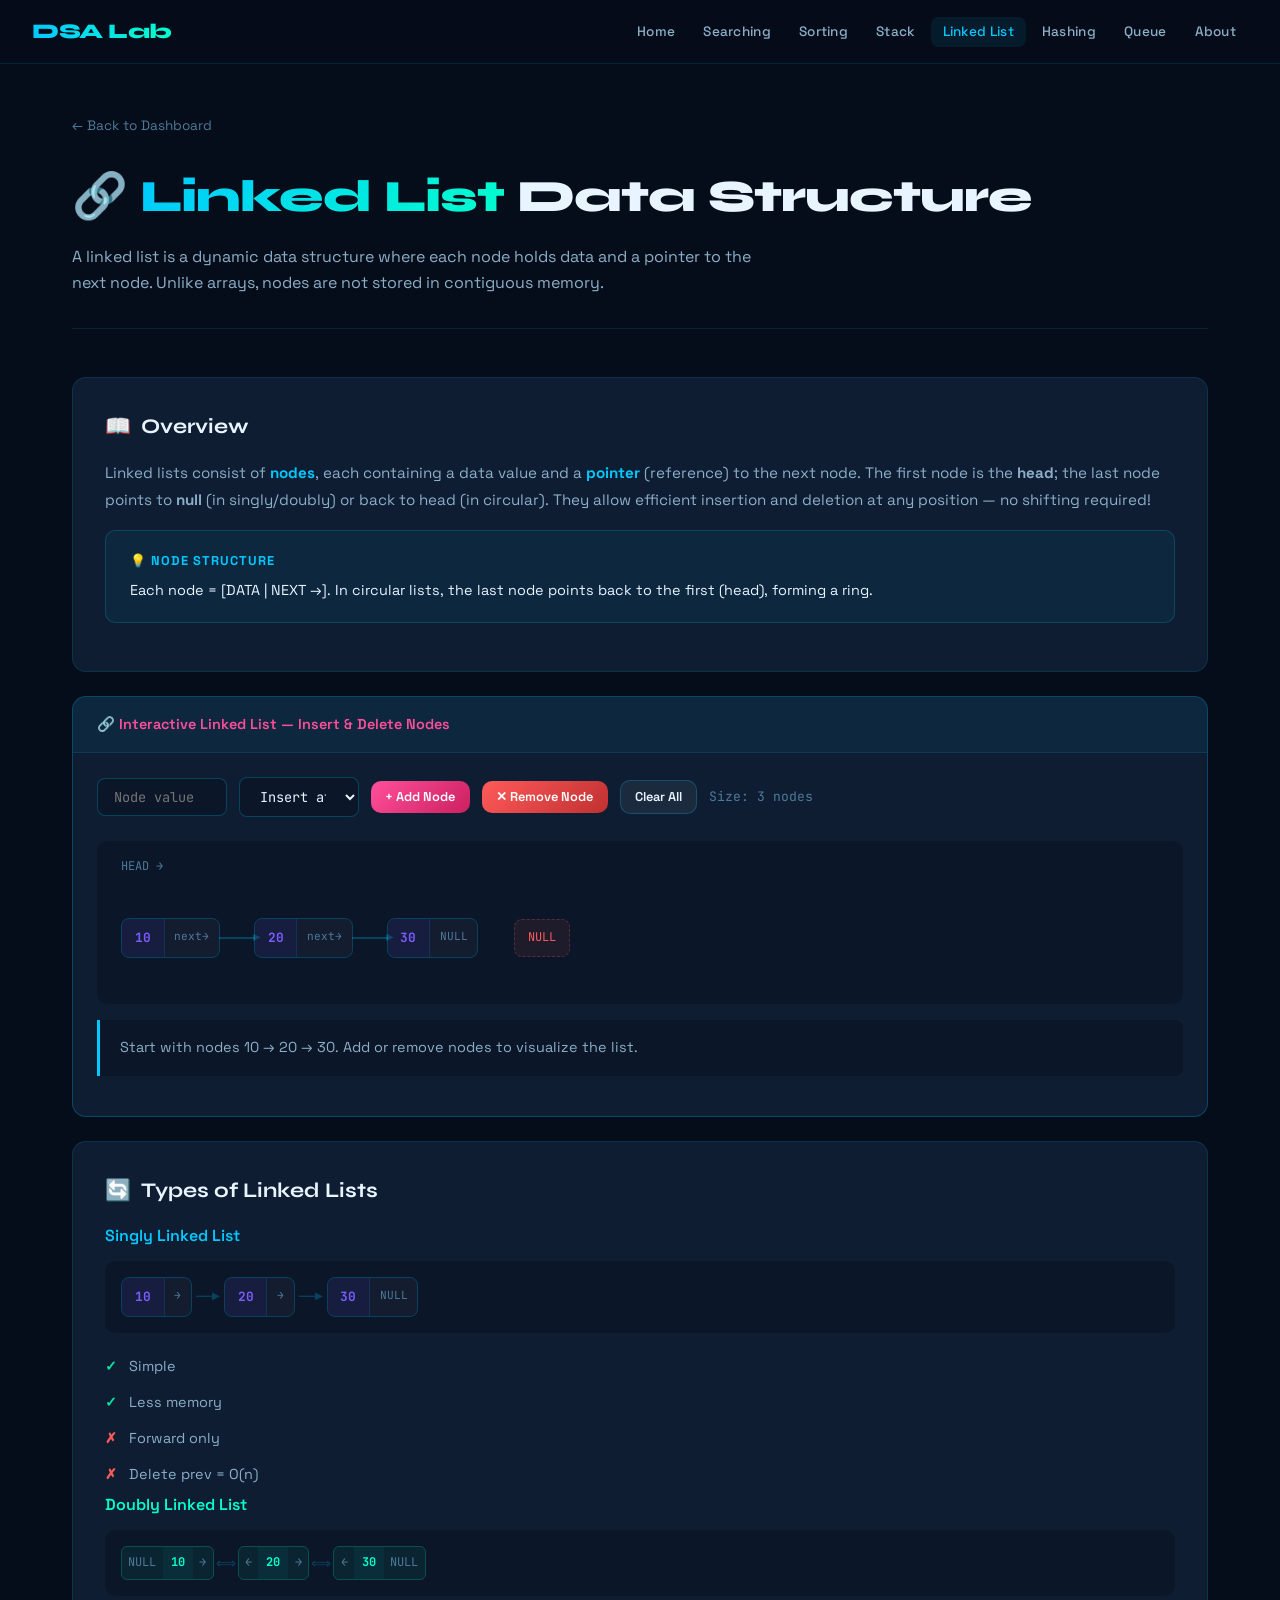
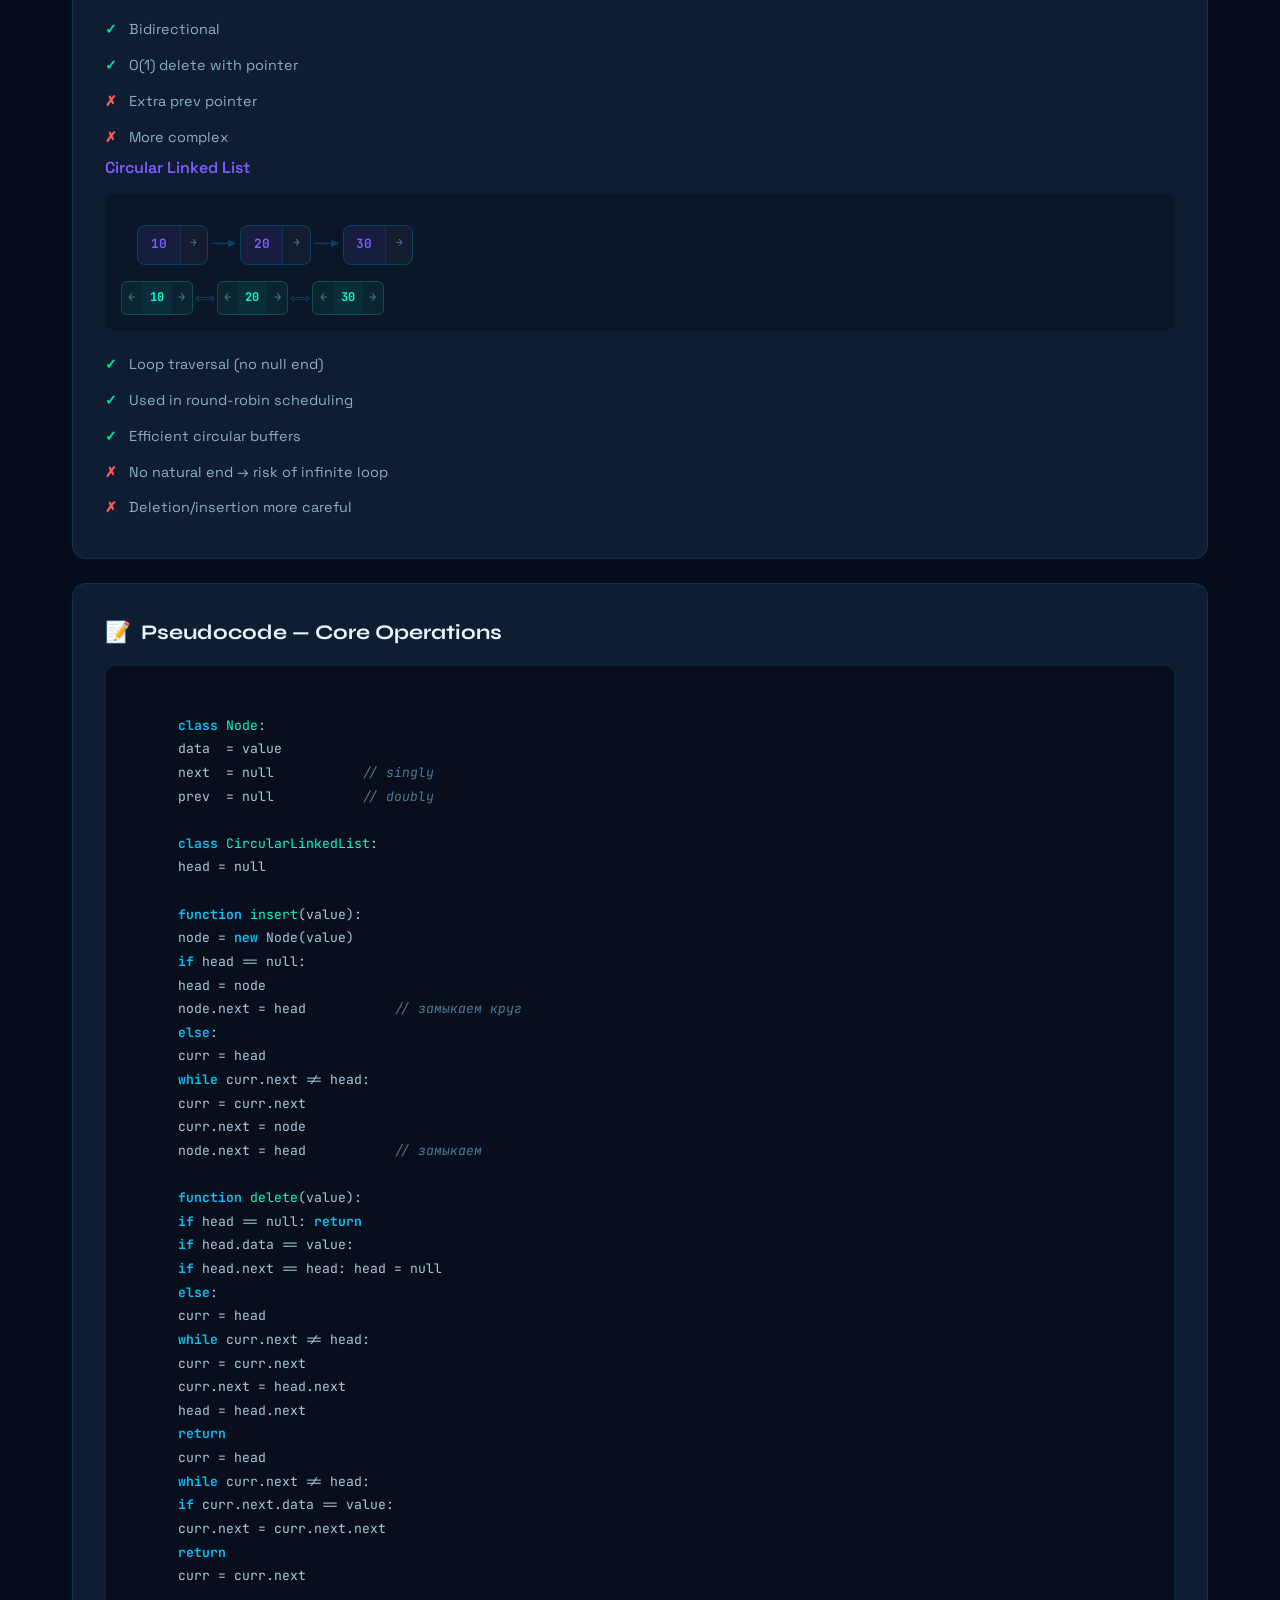
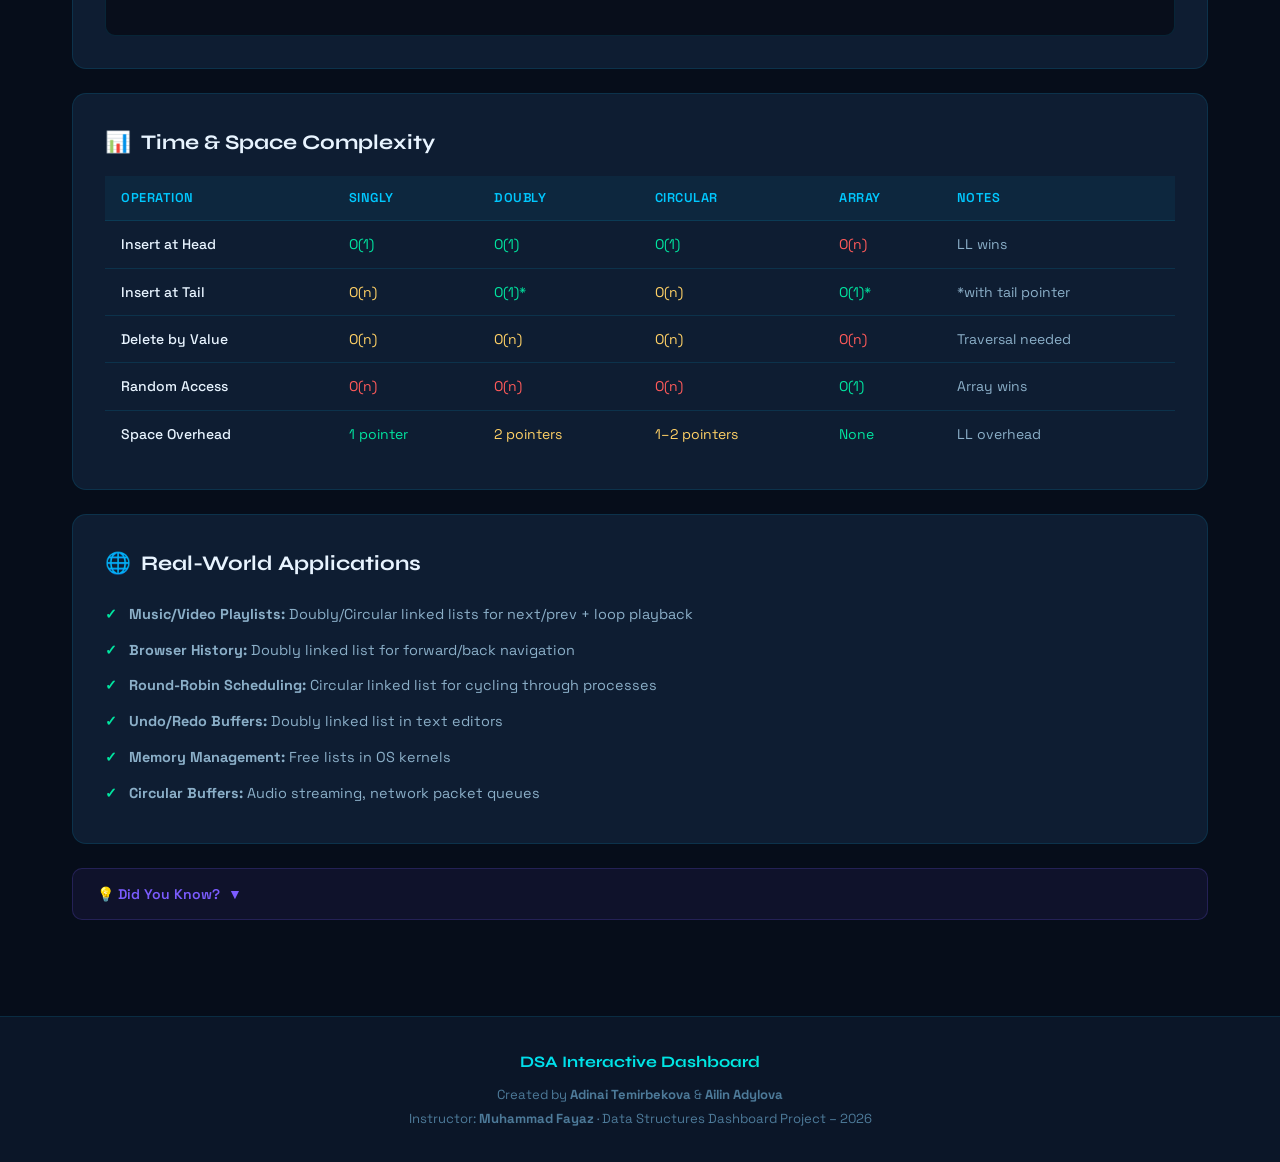
==== commit 956b8489: "circular linked lists added" ====
--- a/linkedlist.html
+++ b/linkedlist.html
@@ -33,15 +33,15 @@
   <div class="content-section reveal">
     <h2><span class="icon">📖</span> Overview</h2>
     <p style="color:var(--text2);font-size:0.95rem;line-height:1.8;">
-      Linked lists consist of <strong class="text-cyan">nodes</strong>, each containing a data value and a <strong class="text-cyan">pointer</strong> (reference) to the next node. The first node is the <strong>head</strong>; the last node points to <strong>null</strong>. They allow efficient insertion and deletion at any position — no shifting required!
+      Linked lists consist of <strong class="text-cyan">nodes</strong>, each containing a data value and a <strong class="text-cyan">pointer</strong> (reference) to the next node. The first node is the <strong>head</strong>; the last node points to <strong>null</strong> (in singly/doubly) or back to head (in circular). They allow efficient insertion and deletion at any position — no shifting required!
     </p>
     <div class="concept-box mt2">
       <div class="concept-title">💡 Node Structure</div>
-      Each node = [DATA | NEXT →]. The head pointer points to the first node. The last node's NEXT pointer is NULL, marking the end of the list.
-    </div>
-  </div>
-
-  <!-- DEMO -->
+      Each node = [DATA | NEXT →]. In circular lists, the last node points back to the first (head), forming a ring.
+    </div>
+  </div>
+
+  <!-- DEMO (оставляем как есть) -->
   <div class="demo-section reveal">
     <div class="demo-header" style="color:#ff4f9b;">🔗 Interactive Linked List — Insert &amp; Delete Nodes</div>
     <div class="demo-body">
@@ -57,7 +57,6 @@
         <span id="ll-size" style="color:var(--text3);font-size:0.82rem;font-family:var(--font-mono);">Size: 0 nodes</span>
       </div>
 
-      <!-- Linked List Visualization -->
       <div style="background:var(--bg2);border-radius:10px;padding:1rem 0.5rem;margin-bottom:1rem;">
         <div style="font-size:0.75rem;color:var(--text3);margin-bottom:0.75rem;padding-left:1rem;font-family:var(--font-mono);">HEAD →</div>
         <div class="ll-viz" id="ll-viz" style="padding:0.75rem 1rem;"></div>
@@ -67,11 +66,12 @@
     </div>
   </div>
 
-  <!-- Singly vs Doubly -->
-  <div class="content-section reveal">
-    <h2><span class="icon">🔄</span> Singly vs Doubly Linked List</h2>
-    <div class="two-col">
-      <div>
+  <!-- Singly vs Doubly vs Circular -->
+  <div class="content-section reveal">
+    <h2><span class="icon">🔄</span> Types of Linked Lists</h2>
+    <div class="three-col">
+      <!-- Singly -->
+      <div class="ll-type">
         <p style="color:var(--cyan);font-weight:600;margin-bottom:0.75rem;">Singly Linked List</p>
         <div style="background:var(--bg2);border-radius:10px;padding:1rem;font-family:var(--font-mono);font-size:0.8rem;">
           <div style="display:flex;align-items:center;gap:0;flex-wrap:nowrap;overflow-x:auto;">
@@ -83,21 +83,22 @@
           </div>
         </div>
         <ul class="adv-list pros mt2">
-          <li>Simple structure</li>
-          <li>Less memory per node</li>
-          <li>Traversal: forward only</li>
+          <li>Simple</li>
+          <li>Less memory</li>
         </ul>
         <ul class="adv-list cons">
-          <li>Cannot traverse backward</li>
-          <li>Deletion of prev node is O(n)</li>
-        </ul>
-      </div>
-      <div>
+          <li>Forward only</li>
+          <li>Delete prev = O(n)</li>
+        </ul>
+      </div>
+
+      <!-- Doubly -->
+      <div class="ll-type">
         <p style="color:var(--teal);font-weight:600;margin-bottom:0.75rem;">Doubly Linked List</p>
         <div style="background:var(--bg2);border-radius:10px;padding:1rem;font-family:var(--font-mono);font-size:0.75rem;">
           <div style="display:flex;align-items:center;gap:2px;flex-wrap:nowrap;overflow-x:auto;">
             <div style="border:1px solid rgba(0,255,204,0.25);border-radius:6px;overflow:hidden;display:flex;">
-              <span style="padding:0.4rem 0.4rem;background:rgba(0,255,204,0.06);color:var(--text3);">←</span>
+              <span style="padding:0.4rem 0.4rem;background:rgba(0,255,204,0.06);color:var(--text3);">NULL</span>
               <span style="padding:0.4rem 0.5rem;background:rgba(0,255,204,0.1);color:var(--teal);font-weight:700;">10</span>
               <span style="padding:0.4rem 0.4rem;background:rgba(0,255,204,0.06);color:var(--text3);">→</span>
             </div>
@@ -111,18 +112,63 @@
             <div style="border:1px solid rgba(0,255,204,0.25);border-radius:6px;overflow:hidden;display:flex;">
               <span style="padding:0.4rem 0.4rem;background:rgba(0,255,204,0.06);color:var(--text3);">←</span>
               <span style="padding:0.4rem 0.5rem;background:rgba(0,255,204,0.1);color:var(--teal);font-weight:700;">30</span>
-              <span style="padding:0.4rem 0.4rem;background:rgba(0,255,204,0.06);color:var(--text3);">→</span>
-            </div>
-          </div>
+              <span style="padding:0.4rem 0.4rem;background:rgba(0,255,204,0.06);color:var(--text3);">NULL </span>
+            </div>
+          </div>
+        </div>
         </div>
         <ul class="adv-list pros mt2">
-          <li>Bidirectional traversal</li>
-          <li>O(1) deletion with node reference</li>
-          <li>Flexible insertions</li>
+          <li>Bidirectional</li>
+          <li>O(1) delete with pointer</li>
         </ul>
         <ul class="adv-list cons">
-          <li>Extra memory for prev pointer</li>
-          <li>More complex implementation</li>
+          <li>Extra prev pointer</li>
+          <li>More complex</li>
+        </ul>
+      </div>
+
+      <!-- Circular -->
+      <div class="ll-type">
+        <p style="color:var(--purple);font-weight:600;margin-bottom:0.75rem;">Circular Linked List</p>
+        <div style="background:var(--bg2);border-radius:10px;padding:1rem;font-family:var(--font-mono);font-size:0.75rem;">
+          <div style="background:var(--bg2);border-radius:10px;padding:1rem;font-family:var(--font-mono);font-size:0.8rem;">
+            <div style="display:flex;align-items:center;gap:0;flex-wrap:nowrap;overflow-x:auto;">
+              <div class="ll-box"><span class="ll-data">10</span><span class="ll-next">→</span></div>
+              <div style="color:var(--border2);margin:0 4px;">──▶</div>
+              <div class="ll-box"><span class="ll-data">20</span><span class="ll-next">→</span></div>
+              <div style="color:var(--border2);margin:0 4px;">──▶</div>
+              <div class="ll-box"><span class="ll-data">30</span><span class="ll-next">→</span></div>
+            </div>
+          </div>
+          <div style="display:flex;align-items:center;gap:2px;flex-wrap:nowrap;overflow-x:auto;">
+            <div style="border:1px solid rgba(0,255,204,0.25);border-radius:6px;overflow:hidden;display:flex;">
+              <span style="padding:0.4rem 0.4rem;background:rgba(0,255,204,0.06);color:var(--text3);">←</span>
+              <span style="padding:0.4rem 0.5rem;background:rgba(0,255,204,0.1);color:var(--teal);font-weight:700;">10</span>
+              <span style="padding:0.4rem 0.4rem;background:rgba(0,255,204,0.06);color:var(--text3);">→</span>
+            </div>
+            <span style="color:var(--border2);font-size:0.9rem;">⟺</span>
+            <div style="border:1px solid rgba(0,255,204,0.25);border-radius:6px;overflow:hidden;display:flex;">
+              <span style="padding:0.4rem 0.4rem;background:rgba(0,255,204,0.06);color:var(--text3);">←</span>
+              <span style="padding:0.4rem 0.5rem;background:rgba(0,255,204,0.1);color:var(--teal);font-weight:700;">20</span>
+              <span style="padding:0.4rem 0.4rem;background:rgba(0,255,204,0.06);color:var(--text3);">→</span>
+            </div>
+            <span style="color:var(--border2);font-size:0.9rem;">⟺</span>
+            <div style="border:1px solid rgba(0,255,204,0.25);border-radius:6px;overflow:hidden;display:flex;">
+              <span style="padding:0.4rem 0.4rem;background:rgba(0,255,204,0.06);color:var(--text3);">←</span>
+              <span style="padding:0.4rem 0.5rem;background:rgba(0,255,204,0.1);color:var(--teal);font-weight:700;">30</span>
+              <span style="padding:0.4rem 0.4rem;background:rgba(0,255,204,0.06);color:var(--text3);">→</span>
+            </div>
+          </div>
+        </div>
+        </div>
+        <ul class="adv-list pros mt2">
+          <li>Loop traversal (no null end)</li>
+          <li>Used in round-robin scheduling</li>
+          <li>Efficient circular buffers</li>
+        </ul>
+        <ul class="adv-list cons">
+          <li>No natural end → risk of infinite loop</li>
+          <li>Deletion/insertion more careful</li>
         </ul>
       </div>
     </div>
@@ -132,33 +178,42 @@
   <div class="content-section reveal">
     <h2><span class="icon">📝</span> Pseudocode — Core Operations</h2>
     <div class="pseudocode">
-<span class="kw">class</span> <span class="fn">Node</span>:
-  data  = value
-  next  = null
-
-<span class="kw">class</span> <span class="fn">LinkedList</span>:
-  head = null
-
-  <span class="kw">function</span> <span class="fn">insertAtHead</span>(value):
-    node = <span class="kw">new</span> Node(value)
-    node.next = head
-    head = node              <span class="cm">// O(1)</span>
-
-  <span class="kw">function</span> <span class="fn">insertAtTail</span>(value):
-    node = <span class="kw">new</span> Node(value)
-    <span class="kw">if</span> head == null: head = node; <span class="kw">return</span>
-    curr = head
-    <span class="kw">while</span> curr.next != null:
+      <span class="kw">class</span> <span class="fn">Node</span>:
+      data  = value
+      next  = null           <span class="cm">// singly</span>
+      prev  = null           <span class="cm">// doubly</span>
+
+      <span class="kw">class</span> <span class="fn">CircularLinkedList</span>:
+      head = null
+
+      <span class="kw">function</span> <span class="fn">insert</span>(value):
+      node = <span class="kw">new</span> Node(value)
+      <span class="kw">if</span> head == null:
+      head = node
+      node.next = head           <span class="cm">// замыкаем круг</span>
+      <span class="kw">else</span>:
+      curr = head
+      <span class="kw">while</span> curr.next != head:
       curr = curr.next
-    curr.next = node         <span class="cm">// O(n)</span>
-
-  <span class="kw">function</span> <span class="fn">delete</span>(value):
-    <span class="kw">if</span> head.data == value: head = head.next; <span class="kw">return</span>
-    curr = head
-    <span class="kw">while</span> curr.next != null:
+      curr.next = node
+      node.next = head           <span class="cm">// замыкаем</span>
+
+      <span class="kw">function</span> <span class="fn">delete</span>(value):
+      <span class="kw">if</span> head == null: <span class="kw">return</span>
+      <span class="kw">if</span> head.data == value:
+      <span class="kw">if</span> head.next == head: head = null
+      <span class="kw">else</span>:
+      curr = head
+      <span class="kw">while</span> curr.next != head:
+      curr = curr.next
+      curr.next = head.next
+      head = head.next
+      <span class="kw">return</span>
+      curr = head
+      <span class="kw">while</span> curr.next != head:
       <span class="kw">if</span> curr.next.data == value:
-        curr.next = curr.next.next <span class="cm">// Skip the node</span>
-        <span class="kw">return</span>
+      curr.next = curr.next.next
+      <span class="kw">return</span>
       curr = curr.next
     </div>
   </div>
@@ -167,13 +222,13 @@
   <div class="content-section reveal">
     <h2><span class="icon">📊</span> Time &amp; Space Complexity</h2>
     <table class="complexity-table">
-      <thead><tr><th>Operation</th><th>Singly LL</th><th>Array</th><th>Notes</th></tr></thead>
+      <thead><tr><th>Operation</th><th>Singly</th><th>Doubly</th><th>Circular</th><th>Array</th><th>Notes</th></tr></thead>
       <tbody>
-        <tr><td>Insert at Head</td><td class="good">O(1)</td><td class="bad">O(n)</td><td>LL wins — no shifting</td></tr>
-        <tr><td>Insert at Tail</td><td class="mid">O(n)*</td><td class="good">O(1)*</td><td>*O(1) with tail pointer</td></tr>
-        <tr><td>Delete</td><td class="mid">O(n)</td><td class="bad">O(n)</td><td>Both require traversal/shift</td></tr>
-        <tr><td>Random Access</td><td class="bad">O(n)</td><td class="good">O(1)</td><td>Array wins — index arithmetic</td></tr>
-        <tr><td>Space</td><td class="mid">O(n) + ptrs</td><td class="good">O(n)</td><td>LL overhead: pointer per node</td></tr>
+      <tr><td>Insert at Head</td><td class="good">O(1)</td><td class="good">O(1)</td><td class="good">O(1)</td><td class="bad">O(n)</td><td>LL wins</td></tr>
+      <tr><td>Insert at Tail</td><td class="mid">O(n)</td><td class="good">O(1)*</td><td class="mid">O(n)</td><td class="good">O(1)*</td><td>*with tail pointer</td></tr>
+      <tr><td>Delete by Value</td><td class="mid">O(n)</td><td class="mid">O(n)</td><td class="mid">O(n)</td><td class="bad">O(n)</td><td>Traversal needed</td></tr>
+      <tr><td>Random Access</td><td class="bad">O(n)</td><td class="bad">O(n)</td><td class="bad">O(n)</td><td class="good">O(1)</td><td>Array wins</td></tr>
+      <tr><td>Space Overhead</td><td class="good">1 pointer</td><td class="mid">2 pointers</td><td class="mid">1–2 pointers</td><td class="good">None</td><td>LL overhead</td></tr>
       </tbody>
     </table>
   </div>
@@ -182,18 +237,19 @@
   <div class="content-section reveal">
     <h2><span class="icon">🌐</span> Real-World Applications</h2>
     <ul class="adv-list pros" style="color:var(--text2);">
-      <li><strong>Music/Video Playlists:</strong> Each song links to the next; doubly-linked enables prev/next navigation</li>
-      <li><strong>Browser Navigation:</strong> Forward/back history implemented as a doubly linked list</li>
-      <li><strong>Memory Allocators:</strong> Free lists in OS memory management</li>
-      <li><strong>Polynomial Arithmetic:</strong> Each term is a node; used in symbolic math systems</li>
-      <li><strong>Undo Buffers:</strong> Each action stored as a node in an editor's history list</li>
+      <li><strong>Music/Video Playlists:</strong> Doubly/Circular linked lists for next/prev + loop playback</li>
+      <li><strong>Browser History:</strong> Doubly linked list for forward/back navigation</li>
+      <li><strong>Round-Robin Scheduling:</strong> Circular linked list for cycling through processes</li>
+      <li><strong>Undo/Redo Buffers:</strong> Doubly linked list in text editors</li>
+      <li><strong>Memory Management:</strong> Free lists in OS kernels</li>
+      <li><strong>Circular Buffers:</strong> Audio streaming, network packet queues</li>
     </ul>
   </div>
 
   <div class="did-you-know reveal">
     <button class="dyk-toggle">💡 Did You Know? <span class="dyk-arrow">▼</span></button>
     <div class="dyk-content">
-      The Linked List was invented by Allen Newell, Cliff Shaw, and Herbert Simon around 1955–1956 as part of their IPL (Information Processing Language) for AI research. The concept was radical at the time — using memory addresses as pointers was a new idea. Their work eventually contributed to Simon and Newell winning the Turing Award in 1975.
+      Circular Linked Lists are widely used in operating systems for <strong>round-robin CPU scheduling</strong>, where processes are cycled in a ring. Each process gets a time slice, then the pointer moves to the next — efficient and fair! The concept also powers many circular buffers in audio/video streaming to avoid shifting data.
     </div>
   </div>
 </main>
@@ -202,7 +258,7 @@
   <div class="footer-inner">
     <div class="footer-title">DSA Interactive Dashboard</div>
     <p>Created by <strong>Adinai Temirbekova</strong> &amp; <strong>Ailin Adylova</strong><br>
-    Instructor: <strong>Muhammad Fayaz</strong> · Data Structures Dashboard Project – 2026</p>
+      Instructor: <strong>Muhammad Fayaz</strong> · Data Structures Dashboard Project – 2026</p>
   </div>
 </footer>
 
--- a/style.css
+++ b/style.css
@@ -638,6 +638,7 @@
   line-height: 1.8;
   color: #a8c8e0;
   overflow-x: auto;
+  white-space: pre; /* preserve line breaks and indentation */
 }
 
 .pseudocode .kw  { color: var(--cyan); font-weight: 600; }
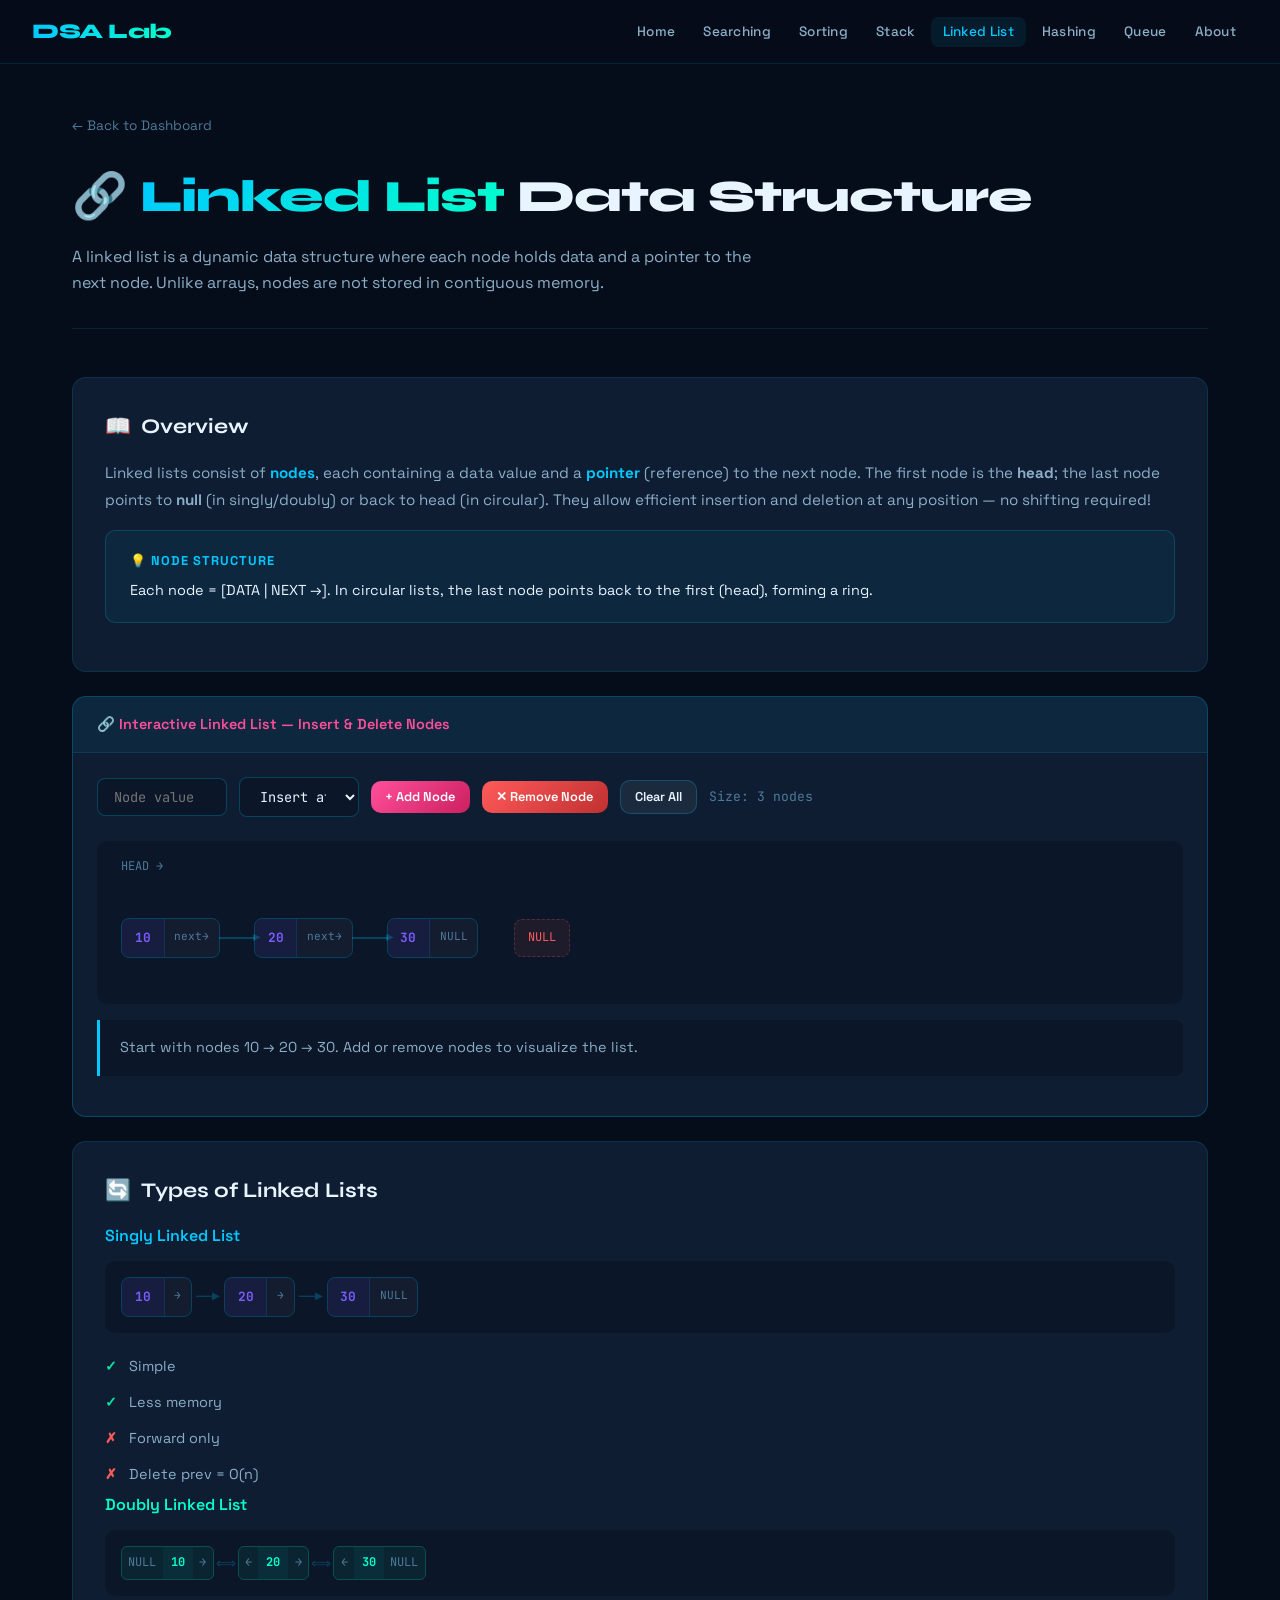
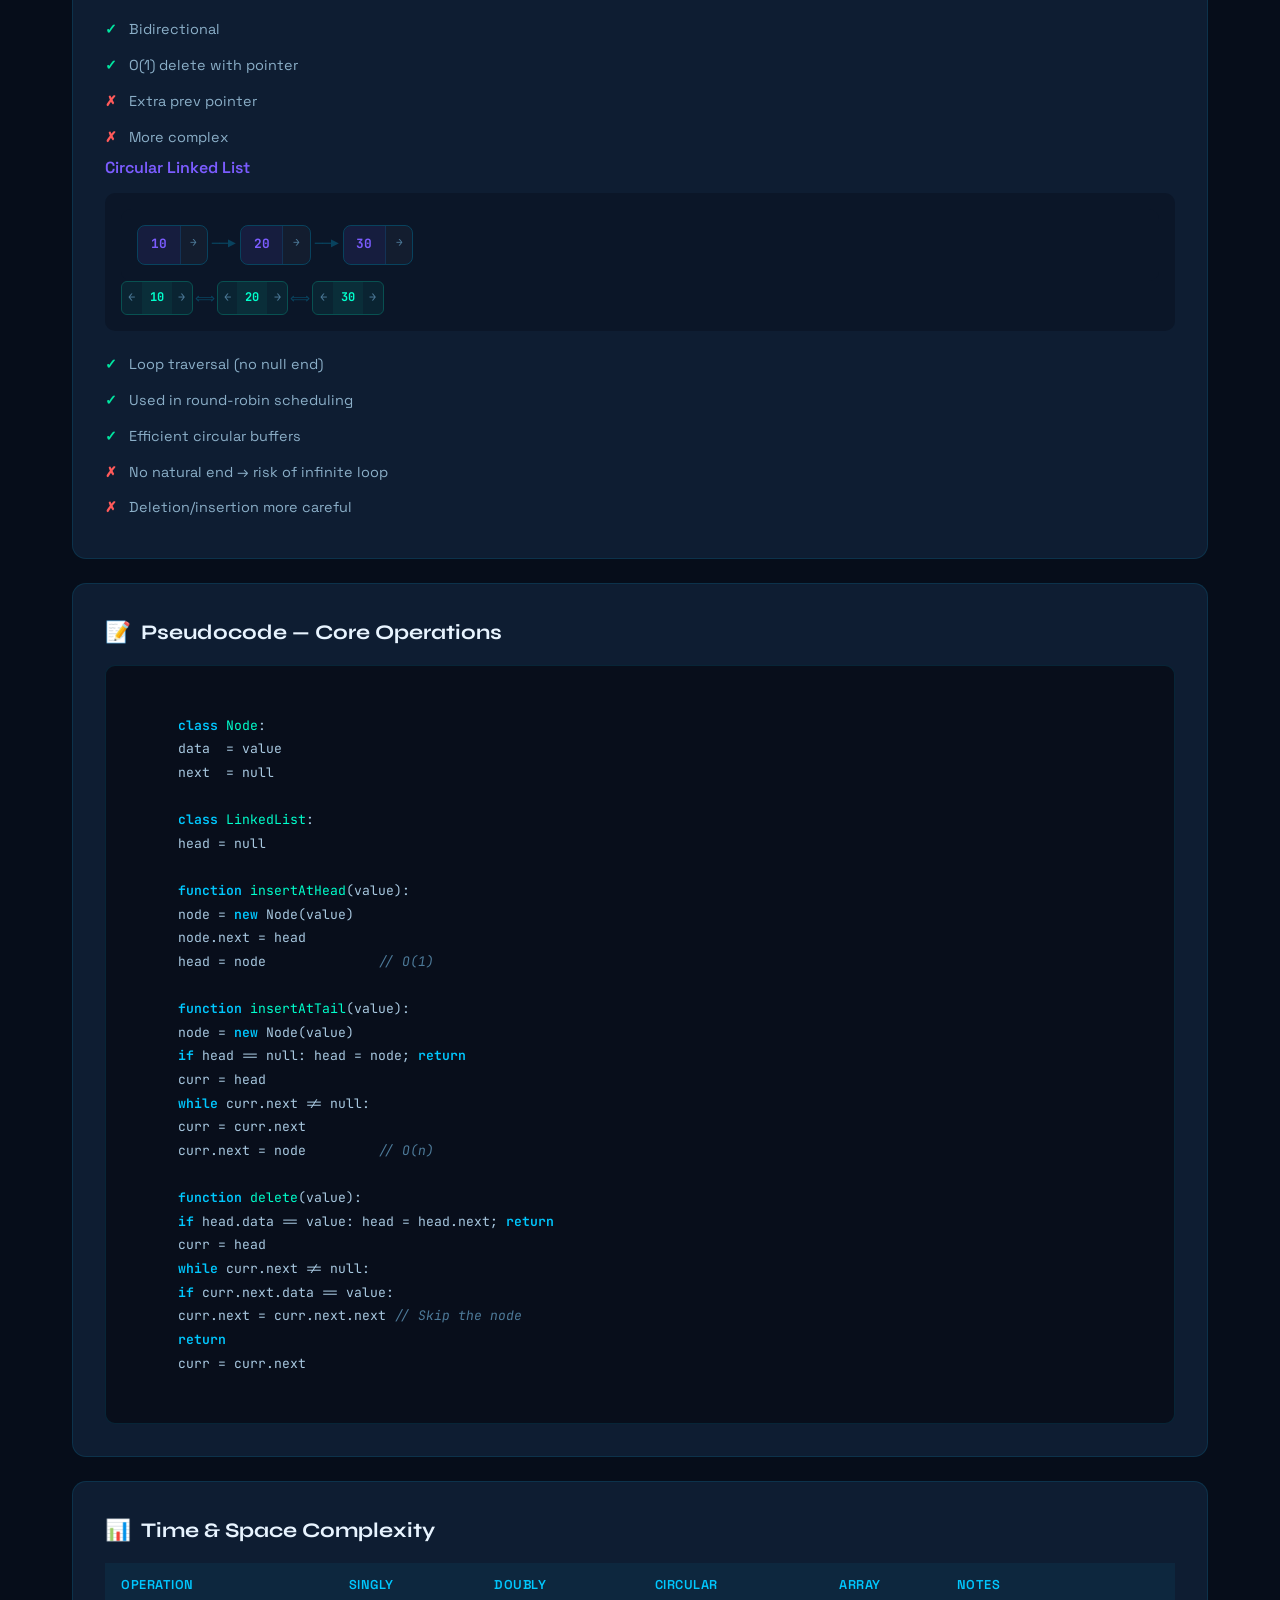
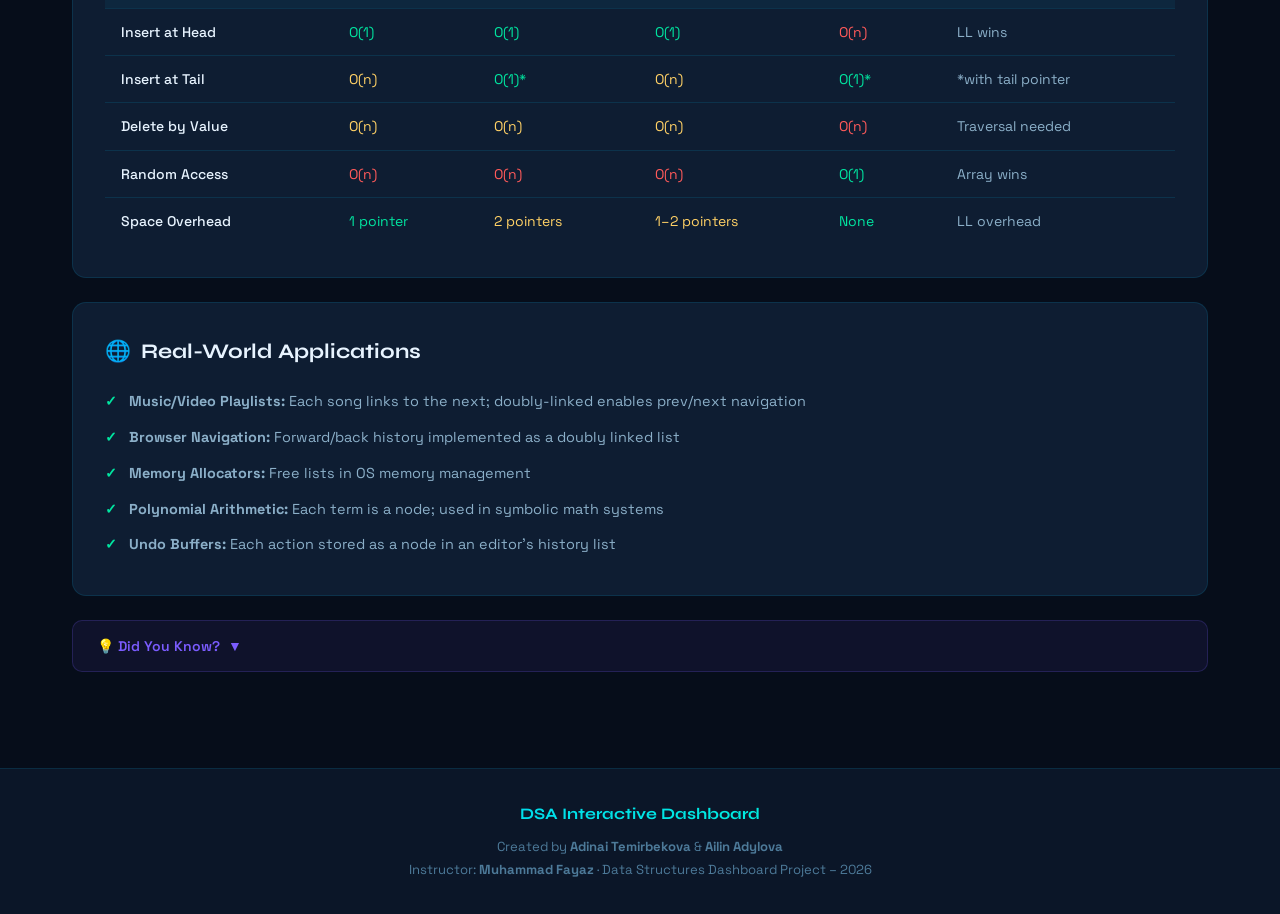
==== commit 5a2ef99e: "pseudo code for linked list" ====
--- a/linkedlist.html
+++ b/linkedlist.html
@@ -180,39 +180,30 @@
     <div class="pseudocode">
       <span class="kw">class</span> <span class="fn">Node</span>:
       data  = value
-      next  = null           <span class="cm">// singly</span>
-      prev  = null           <span class="cm">// doubly</span>
-
-      <span class="kw">class</span> <span class="fn">CircularLinkedList</span>:
+      next  = null
+
+      <span class="kw">class</span> <span class="fn">LinkedList</span>:
       head = null
 
-      <span class="kw">function</span> <span class="fn">insert</span>(value):
+      <span class="kw">function</span> <span class="fn">insertAtHead</span>(value):
       node = <span class="kw">new</span> Node(value)
-      <span class="kw">if</span> head == null:
-      head = node
-      node.next = head           <span class="cm">// замыкаем круг</span>
-      <span class="kw">else</span>:
+      node.next = head
+      head = node              <span class="cm">// O(1)</span>
+
+      <span class="kw">function</span> <span class="fn">insertAtTail</span>(value):
+      node = <span class="kw">new</span> Node(value)
+      <span class="kw">if</span> head == null: head = node; <span class="kw">return</span>
       curr = head
-      <span class="kw">while</span> curr.next != head:
+      <span class="kw">while</span> curr.next != null:
       curr = curr.next
-      curr.next = node
-      node.next = head           <span class="cm">// замыкаем</span>
+      curr.next = node         <span class="cm">// O(n)</span>
 
       <span class="kw">function</span> <span class="fn">delete</span>(value):
-      <span class="kw">if</span> head == null: <span class="kw">return</span>
-      <span class="kw">if</span> head.data == value:
-      <span class="kw">if</span> head.next == head: head = null
-      <span class="kw">else</span>:
+      <span class="kw">if</span> head.data == value: head = head.next; <span class="kw">return</span>
       curr = head
-      <span class="kw">while</span> curr.next != head:
-      curr = curr.next
-      curr.next = head.next
-      head = head.next
-      <span class="kw">return</span>
-      curr = head
-      <span class="kw">while</span> curr.next != head:
+      <span class="kw">while</span> curr.next != null:
       <span class="kw">if</span> curr.next.data == value:
-      curr.next = curr.next.next
+      curr.next = curr.next.next <span class="cm">// Skip the node</span>
       <span class="kw">return</span>
       curr = curr.next
     </div>
@@ -237,19 +228,18 @@
   <div class="content-section reveal">
     <h2><span class="icon">🌐</span> Real-World Applications</h2>
     <ul class="adv-list pros" style="color:var(--text2);">
-      <li><strong>Music/Video Playlists:</strong> Doubly/Circular linked lists for next/prev + loop playback</li>
-      <li><strong>Browser History:</strong> Doubly linked list for forward/back navigation</li>
-      <li><strong>Round-Robin Scheduling:</strong> Circular linked list for cycling through processes</li>
-      <li><strong>Undo/Redo Buffers:</strong> Doubly linked list in text editors</li>
-      <li><strong>Memory Management:</strong> Free lists in OS kernels</li>
-      <li><strong>Circular Buffers:</strong> Audio streaming, network packet queues</li>
+      <li><strong>Music/Video Playlists:</strong> Each song links to the next; doubly-linked enables prev/next navigation</li>
+      <li><strong>Browser Navigation:</strong> Forward/back history implemented as a doubly linked list</li>
+      <li><strong>Memory Allocators:</strong> Free lists in OS memory management</li>
+      <li><strong>Polynomial Arithmetic:</strong> Each term is a node; used in symbolic math systems</li>
+      <li><strong>Undo Buffers:</strong> Each action stored as a node in an editor's history list</li>
     </ul>
   </div>
 
   <div class="did-you-know reveal">
     <button class="dyk-toggle">💡 Did You Know? <span class="dyk-arrow">▼</span></button>
     <div class="dyk-content">
-      Circular Linked Lists are widely used in operating systems for <strong>round-robin CPU scheduling</strong>, where processes are cycled in a ring. Each process gets a time slice, then the pointer moves to the next — efficient and fair! The concept also powers many circular buffers in audio/video streaming to avoid shifting data.
+      The Linked List was invented by Allen Newell, Cliff Shaw, and Herbert Simon around 1955–1956 as part of their IPL (Information Processing Language) for AI research. The concept was radical at the time — using memory addresses as pointers was a new idea. Their work eventually contributed to Simon and Newell winning the Turing Award in 1975.
     </div>
   </div>
 </main>
